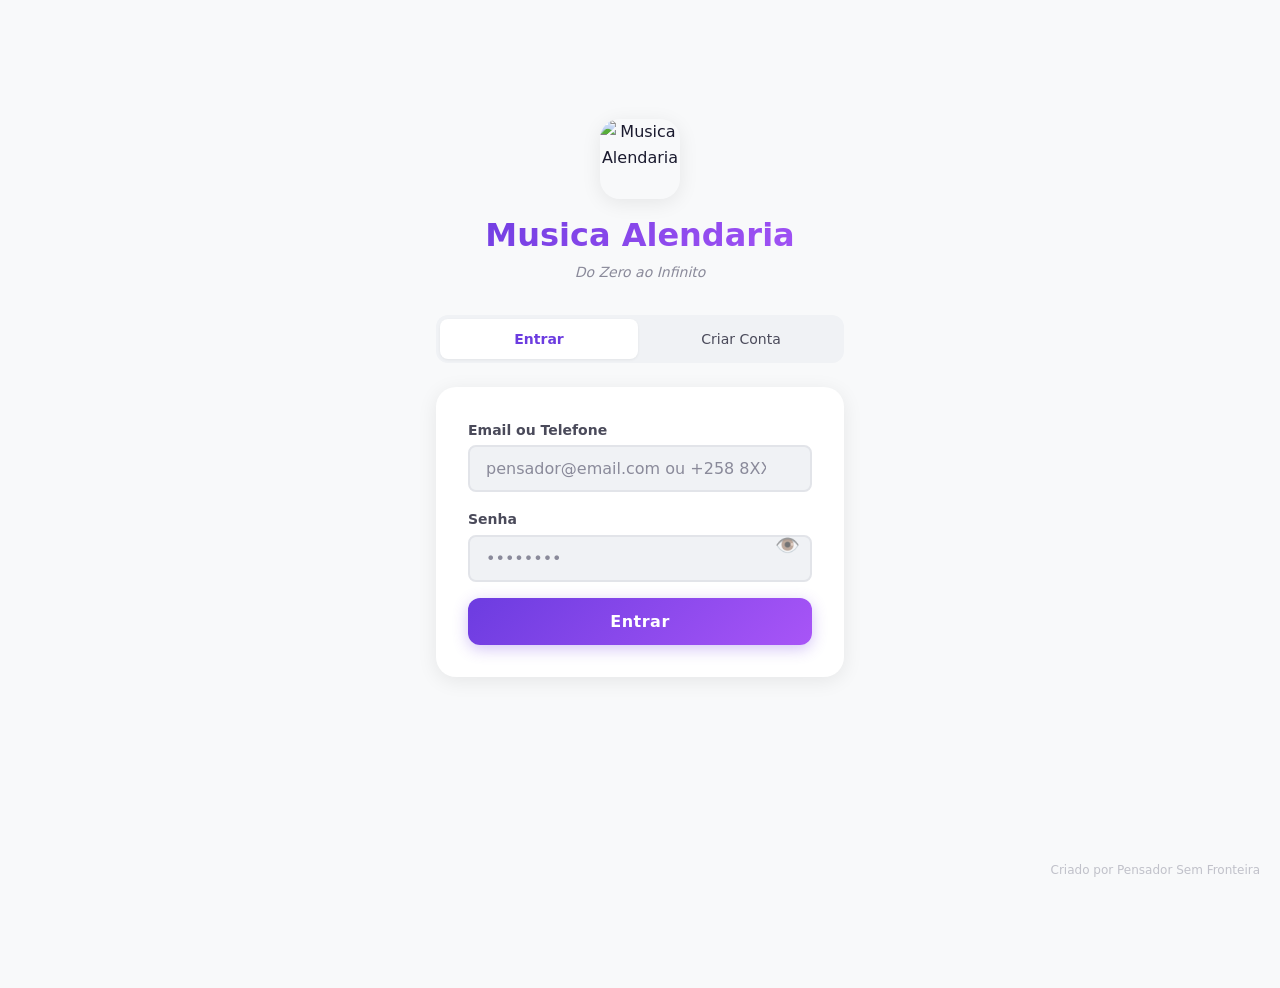
==== index.html @ a5f918e9 "Musica Alendaria - Versão inicia" ====
<!DOCTYPE html>
<html lang="pt">
<head>
    <meta charset="UTF-8">
    <meta name="viewport" content="width=device-width, initial-scale=1.0">
    <title>Musica Alendaria - Do Zero ao Infinito</title>
    
    <!-- CSS -->
    <link rel="stylesheet" href="css/style.css">
    <link rel="stylesheet" href="css/lit.css">
    <link rel="stylesheet" href="css/dark.css">
    <link rel="stylesheet" href="css/mobile.css">
    <link rel="stylesheet" href="css/desktop.css">
    <link rel="stylesheet" href="css/animacoes.css">
    <link rel="stylesheet" href="css/player.css">
    <link rel="stylesheet" href="css/modal.css">
    <link rel="stylesheet" href="css/componentes.css">
    
    <!-- Favicon -->
    <link rel="icon" href="assets/imagens/logo-lit.png" type="image/png">
    
    <!-- Meta tags -->
    <meta name="description" content="Musica Alendaria - A sua plataforma de música com artistas reais. Do Zero ao Infinito.">
    <meta name="theme-color" content="#6c3ce0">
   <meta name="mobile-web-app-capable" content="yes">
   <meta name="apple-mobile-web-app-status-bar-style" content="default">
</head>
<body class="tema-lit">

    <!-- MARCA D'ÁGUA -->
    <div class="marca-dagua">Criado por Pensador Sem Fronteira</div>

    <!-- HEADER DESKTOP -->
    <header class="header header-desktop desktop-only">
        <div class="header-logo">
            <a href="index.html" style="display: flex; align-items: center; gap: 0.5rem; text-decoration: none;">
                <img src="assets/imagens/logo-lit.png" alt="Logo" style="width: 36px; height: 36px; border-radius: 8px;">
                <span style="font-weight: 700; font-size: 1.1rem; background: var(--gradiente-primario); -webkit-background-clip: text; -webkit-text-fill-color: transparent;">Musica Alendaria</span>
            </a>
        </div>
        <nav class="nav-desktop">
            <a href="index.html" class="nav-link ativo">🏠 Home</a>
            <a href="artista.html" class="nav-link">🎤 Artistas</a>
            <a href="eventos.html" class="nav-link">📅 Eventos</a>
            <a href="favoritos.html" class="nav-link">❤️ Favoritos</a>
            <a href="postar.html" class="nav-link">📤 Postar</a>
        </nav>
        <div class="header-acoes">
            <div class="search-bar" style="width: 240px;">
                <span class="search-icon">🔍</span>
                <input type="text" id="busca-livre" placeholder="Buscar músicas, artistas...">
                <span class="search-clear">✕</span>
            </div>
            <button class="btn-icone tooltip" data-tooltip="Notificações" onclick="window.modal?.abrir(window.app?.getNotificacoesHTML?.() || '<p>Nenhuma notificação</p>', {classeExtra: 'modal-suporte'})">
                🔔
                <span class="notificacoes-badge hidden" style="position: absolute; top: -2px; right: -2px; background: var(--cor-secundaria); color: white; border-radius: 50%; width: 18px; height: 18px; font-size: 10px; display: flex; align-items: center; justify-content: center;">0</span>
            </button>
            <a href="perfil.html" class="avatar-link" title="Meu Perfil">
                <img src="assets/imagens/avatar-padrao.svg" alt="Perfil" class="avatar usuario-avatar" onerror="this.src='data:image/svg+xml,<svg xmlns=%22http://www.w3.org/2000/svg%22 viewBox=%220 0 40 40%22><circle cx=%2220%22 cy=%2220%22 r=%2220%22 fill=%22%236c3ce0%22/><text x=%2220%22 y=%2226%22 text-anchor=%22middle%22 fill=%22white%22 font-size=%2216%22>👤</text></svg>'"
            </a>
            <button class="btn-icone btn-alternar-tema tooltip" data-tooltip="Alternar tema" onclick="window.tema?.alternar()">
                🌓
            </button>
        </div>
    </header>

    <!-- CONTEÚDO PRINCIPAL -->
    <main class="container" style="padding-top: 1rem; padding-bottom: calc(var(--player-altura) + 80px);">
        
        <!-- BOAS-VINDAS -->
        <section class="boas-vindas animar-entrada-cima" style="margin-bottom: 1.5rem;">
            <h2 style="font-size: 1.5rem; margin-bottom: 0.25rem;">
                👋 Bem-vindo, <span class="usuario-nome">Visitante</span>!
            </h2>
            <p style="color: var(--texto-terciario); font-size: 0.9rem;">
                Continue de onde parou ou descubra novas músicas.
            </p>
        </section>

        <!-- FILTROS RÁPIDOS -->
        <section class="barra-filtros animar-entrada-cima" style="animation-delay: 0.1s;">
            <span class="filtro-item ativo" data-filtro-tipo="" data-filtro-valor="">🔥 Todos</span>
            <span class="filtro-item" data-filtro-tipo="estilo" data-filtro-valor="Kizomba">🎸 Kizomba</span>
            <span class="filtro-item" data-filtro-tipo="estilo" data-filtro-valor="Semba">🥁 Semba</span>
            <span class="filtro-item" data-filtro-tipo="estilo" data-filtro-valor="Afrobeat">🌍 Afrobeat</span>
            <span class="filtro-item" data-filtro-tipo="estilo" data-filtro-valor="R&B">🎹 R&B</span>
            <span class="filtro-item" data-filtro-tipo="estilo" data-filtro-valor="Música Romântica">💕 Romântica</span>
        </section>

        <!-- INDICADOR DE FILTROS ATIVOS -->
        <div id="filtros-ativos-tags" class="hidden" style="padding: 0 1rem; margin-bottom: 0.5rem;"></div>

        <!-- CONTADOR DE RESULTADOS -->
        <div style="display: flex; justify-content: space-between; align-items: center; padding: 0 1rem; margin-bottom: 0.5rem;">
            <span id="resultados-contador" style="font-size: 0.85rem; color: var(--texto-terciario);"></span>
            <button id="limpar-filtros" class="btn-pequeno btn-secundario hidden" style="font-size: 0.75rem;">Limpar Filtros</button>
        </div>

        <!-- GRID DE MÚSICAS -->
        <section class="grid-musicas" style="padding: 0 1rem;">
            <!-- Será preenchido pelo JS -->
            <div class="loading-container" style="grid-column: 1 / -1;">
                <div class="spinner"></div>
            </div>
        </section>

        <!-- EVENTOS PRÓXIMOS -->
        <section style="margin-top: 2rem; padding: 0 1rem;">
            <div style="display: flex; justify-content: space-between; align-items: center; margin-bottom: 1rem;">
                <h3 style="font-size: 1.2rem;">📅 Próximos Eventos</h3>
                <a href="eventos.html" style="font-size: 0.85rem; color: var(--cor-primaria);">Ver todos →</a>
            </div>
            <div class="grid-eventos">
                <!-- Será preenchido pelo JS -->
            </div>
        </section>

        <!-- ARTISTAS EM DESTAQUE -->
        <section style="margin-top: 2rem; padding: 0 1rem;">
            <div style="display: flex; justify-content: space-between; align-items: center; margin-bottom: 1rem;">
                <h3 style="font-size: 1.2rem;">🎤 Artistas</h3>
                <a href="artista.html" style="font-size: 0.85rem; color: var(--cor-primaria);">Ver todos →</a>
            </div>
            <div class="grid-artistas">
                <!-- Será preenchido pelo JS -->
            </div>
        </section>

    </main>

    <!-- NAVEGAÇÃO MOBILE -->
    <nav class="nav-mobile mobile-only">
        <button class="nav-item ativo" data-nav="index">
            <span class="icon-nav">🏠</span>
            <span>Home</span>
        </button>
        <button class="nav-item" data-nav="favoritos">
            <span class="icon-nav">❤️</span>
            <span>Favoritos</span>
        </button>
        <button class="nav-item" data-nav="postar">
            <span class="icon-nav">➕</span>
            <span>Postar</span>
        </button>
        <button class="nav-item" data-nav="eventos">
            <span class="icon-nav">📅</span>
            <span>Eventos</span>
        </button>
        <button class="nav-item" data-nav="perfil">
            <span class="icon-nav">👤</span>
            <span>Perfil</span>
        </button>
    </nav>

    <!-- PLAYER FIXO -->
    <div class="player-fixo">
        <div class="player-progresso-container">
            <div class="player-progresso-preenchido" style="width: 0%;"></div>
        </div>
        <img src="assets/imagens/placeholder.svg" alt="Capa" class="player-capa" onerror="this.style.display='none'">
        <div class="player-info">
            <div class="player-titulo">Nenhuma música</div>
            <div class="player-artista">Selecione uma música</div>
        </div>
        <div class="player-controles">
            <div class="player-equalizador">
                <div class="eq-barra" style="height: 4px;"></div>
                <div class="eq-barra" style="height: 4px;"></div>
                <div class="eq-barra" style="height: 4px;"></div>
                <div class="eq-barra" style="height: 4px;"></div>
            </div>
            <button class="btn-player btn-favorito" title="Favoritar">🤍</button>
        </div>
        <button class="btn-player btn-play" title="Play/Pause">▶</button>
    </div>

    <!-- TOAST CONTAINER -->
    <div class="toast-container"></div>

    <!-- SCRIPTS -->
    <script src="js/dados.js"></script>
    <script src="js/tema.js"></script>
    <script src="js/auth.js"></script>
    <script src="js/player.js"></script>
    <script src="js/modal.js"></script>
    <script src="js/favoritos.js"></script>
    <script src="js/filtros.js"></script>
    <script src="js/eventos.js"></script>
    <script src="js/postagem.js"></script>
    <script src="js/offline.js"></script>
    <script src="js/suporte.js"></script>
    <script src="js/app.js"></script>

    <!-- INICIALIZAÇÃO DA PÁGINA -->
    <script>
        document.addEventListener('DOMContentLoaded', () => {
            // Verificar autenticação
            if (!window.auth?.isAutenticado()) {
                window.location.href = 'login.html';
                return;
            }

            // Atualizar nome do usuário
            const usuario = window.auth.getUsuarioAtual();
            if (usuario) {
                document.querySelectorAll('.usuario-nome').forEach(el => {
                    el.textContent = usuario.nome.split(' ')[0];
                });
                if (usuario.fotoPerfil) {
                    document.querySelectorAll('.usuario-avatar').forEach(el => {
                        el.src = usuario.fotoPerfil;
                    });
                }
            }

            // Renderizar artistas
            renderizarArtistasHome();

            // Aplicar filtros iniciais
            setTimeout(() => {
                window.filtros?.aplicar();
            }, 300);
        });

        function renderizarArtistasHome() {
            const grid = document.querySelector('.grid-artistas');
            if (!grid) return;

            const artistas = DB.artistas;
            grid.innerHTML = artistas.map((artista, i) => `
                <div class="card-artista stagger-item" 
                     style="animation-delay: ${i * 0.1}s; cursor: pointer;"
                     onclick="window.location.href='artista.html?id=${artista.id}'">
                    <img src="${artista.fotoPerfil}" alt="${artista.nome}" class="foto-artista" 
                         onerror="this.src='data:image/svg+xml,<svg xmlns=%22http://www.w3.org/2000/svg%22 viewBox=%220 0 90 90%22><circle cx=%2245%22 cy=%2245%22 r=%2245%22 fill=%22%236c3ce0%22/><text x=%2245%22 y=%2255%22 text-anchor=%22middle%22 fill=%22white%22 font-size=%2230%22>🎤</text></svg>'">
                    <h4 class="nome-artista">${artista.nome}</h4>
                    <p class="genero-artista">${artista.genero.slice(0, 2).join(' • ')}</p>
                    <p class="seguidores">${formatarNumero(artista.totalSeguidores)} seguidores</p>
                </div>
            `).join('');
        }

        function formatarNumero(num) {
            if (num >= 1000000) return (num / 1000000).toFixed(1) + 'M';
            if (num >= 1000) return (num / 1000).toFixed(0) + 'K';
            return num.toString();
        }
    </script>

</body>
</html>
---- css/style.css ----
/* =============================================
   MUSICA ALENDARIA - Do Zero ao Infinito
   Criado por Pensador Sem Fronteira
   ARQUIVO: style.css - Variáveis e Estilos Globais
   ============================================= */

/* ========== VARIÁVEIS CSS ========== */
:root {
    /* --- Tema Lit (Claro) - Padrão Inicial --- */
    --fundo-principal: #f8f9fa;
    --fundo-card: #ffffff;
    --fundo-input: #f0f0f0;
    --texto-principal: #1a1a2e;
    --texto-secundario: #555555;
    --texto-terciario: #888888;
    --borda: #e0e0e0;
    --sombra: 0 4px 20px rgba(0, 0, 0, 0.08);
    --sombra-hover: 0 8px 30px rgba(0, 0, 0, 0.15);

    /* --- Cores Vibrantes --- */
    --cor-primaria: #6c3ce0;
    --cor-primaria-hover: #5a2fd0;
    --cor-secundaria: #e0245e;
    --cor-secundaria-hover: #c01d4e;
    --cor-acento: #00c9a7;
    --cor-acento-hover: #00a88c;
    --cor-destaque: #f7b731;
    --cor-destaque-hover: #e5a620;

    /* --- Gradientes --- */
    --gradiente-primario: linear-gradient(135deg, #6c3ce0, #a855f7);
    --gradiente-secundario: linear-gradient(135deg, #e0245e, #f7436e);
    --gradiente-acento: linear-gradient(135deg, #00c9a7, #00d9b9);
    --gradiente-destaque: linear-gradient(135deg, #f7b731, #ffc94b);
    --gradiente-dark: linear-gradient(135deg, #1a1a2e, #16213e);

    /* --- Tipografia --- */
    --fonte-principal: 'Segoe UI', 'Inter', system-ui, -apple-system, sans-serif;
    --fonte-titulos: 'Segoe UI', 'Inter', system-ui, -apple-system, sans-serif;
    --tamanho-xs: 0.75rem;
    --tamanho-sm: 0.875rem;
    --tamanho-base: 1rem;
    --tamanho-md: 1.125rem;
    --tamanho-lg: 1.25rem;
    --tamanho-xl: 1.5rem;
    --tamanho-2xl: 2rem;
    --tamanho-3xl: 2.5rem;

    /* --- Espaçamentos --- */
    --espaco-xs: 0.25rem;
    --espaco-sm: 0.5rem;
    --espaco-md: 1rem;
    --espaco-lg: 1.5rem;
    --espaco-xl: 2rem;
    --espaco-2xl: 3rem;

    /* --- Bordas --- */
    --borda-raio-sm: 8px;
    --borda-raio-md: 12px;
    --borda-raio-lg: 20px;
    --borda-raio-full: 50%;

    /* --- Transições --- */
    --transicao-rapida: 0.15s ease;
    --transicao-media: 0.3s ease;
    --transicao-lenta: 0.5s ease;

    /* --- Player --- */
    --player-altura: 72px;

    /* --- Z-index --- */
    --z-marca-dagua: 10;
    --z-header: 100;
    --z-modal: 1000;
    --z-player: 2000;
    --z-notificacao: 3000;

    /* --- Tema Dark (será aplicado via classe) --- */
}

/* ========== RESET E ESTILOS GLOBAIS ========== */
*,
*::before,
*::after {
    margin: 0;
    padding: 0;
    box-sizing: border-box;
}

html {
    font-size: 16px;
    scroll-behavior: smooth;
    -webkit-text-size-adjust: 100%;
}

body {
    font-family: var(--fonte-principal);
    background-color: var(--fundo-principal);
    color: var(--texto-principal);
    line-height: 1.6;
    min-height: 100vh;
    overflow-x: hidden;
    transition: background-color var(--transicao-media), color var(--transicao-media);
}

/* ========== TIPOGRAFIA ========== */
h1, h2, h3, h4, h5, h6 {
    font-family: var(--fonte-titulos);
    font-weight: 700;
    line-height: 1.3;
}

h1 { font-size: var(--tamanho-3xl); }
h2 { font-size: var(--tamanho-2xl); }
h3 { font-size: var(--tamanho-xl); }
h4 { font-size: var(--tamanho-lg); }

a {
    color: var(--cor-primaria);
    text-decoration: none;
    transition: color var(--transicao-rapida);
}

a:hover {
    color: var(--cor-primaria-hover);
}

img {
    max-width: 100%;
    height: auto;
    display: block;
}

/* ========== UTILITÁRIAS ========== */
.hidden {
    display: none !important;
}

.sr-only {
    position: absolute;
    width: 1px;
    height: 1px;
    padding: 0;
    margin: -1px;
    overflow: hidden;
    clip: rect(0, 0, 0, 0);
    white-space: nowrap;
    border: 0;
}

/* ========== MARCA D'ÁGUA ROTATIVA ========== */
.marca-dagua {
    position: fixed;
    bottom: 20px;
    right: 20px;
    z-index: var(--z-marca-dagua);
    font-size: var(--tamanho-xs);
    color: var(--texto-terciario);
    opacity: 0.5;
    writing-mode: horizontal-tb;
    animation: rodar-marca 20s linear infinite;
    pointer-events: none;
    user-select: none;
}

@keyframes rodar-marca {
    0% { transform: rotate(0deg); }
    100% { transform: rotate(360deg); }
}

/* ========== SCROLLBAR ========== */
::-webkit-scrollbar {
    width: 6px;
}

::-webkit-scrollbar-track {
    background: transparent;
}

::-webkit-scrollbar-thumb {
    background: var(--cor-primaria);
    border-radius: 3px;
}

::-webkit-scrollbar-thumb:hover {
    background: var(--cor-primaria-hover);
}

/* ========== SELEÇÃO DE TEXTO ========== */
::selection {
    background: var(--cor-primaria);
    color: #ffffff;
}

/* ========== FOCO DE ACESSIBILIDADE ========== */
:focus-visible {
    outline: 2px solid var(--cor-acento);
    outline-offset: 2px;
}

/* ========== BOTÕES BASE ========== */
button {
    cursor: pointer;
    font-family: var(--fonte-principal);
    border: none;
    outline: none;
    transition: all var(--transicao-rapida);
}

button:active {
    transform: scale(0.96);
}

.btn-principal {
    display: block;
    width: 100%;
    padding: 14px 24px;
    background: var(--gradiente-primario);
    color: #ffffff;
    font-size: var(--tamanho-base);
    font-weight: 600;
    border-radius: var(--borda-raio-md);
    box-shadow: 0 4px 15px rgba(108, 60, 224, 0.3);
    letter-spacing: 0.5px;
}

.btn-principal:hover {
    box-shadow: 0 6px 25px rgba(108, 60, 224, 0.5);
    transform: translateY(-1px);
}

/* ========== INPUTS BASE ========== */
input,
select,
textarea {
    font-family: var(--fonte-principal);
    font-size: var(--tamanho-base);
    padding: 12px 16px;
    border: 2px solid var(--borda);
    border-radius: var(--borda-raio-sm);
    background-color: var(--fundo-input);
    color: var(--texto-principal);
    transition: all var(--transicao-rapida);
    width: 100%;
}

input:focus,
select:focus,
textarea:focus {
    border-color: var(--cor-primaria);
    box-shadow: 0 0 0 4px rgba(108, 60, 224, 0.1);
    outline: none;
}

input::placeholder,
textarea::placeholder {
    color: var(--texto-terciario);
}

label {
    display: block;
    font-size: var(--tamanho-sm);
    font-weight: 600;
    margin-bottom: var(--espaco-xs);
    color: var(--texto-secundario);
}

/* ========== CONTAINER PADRÃO ========== */
.container {
    width: 100%;
    max-width: 480px;
    margin: 0 auto;
    padding: 0 var(--espaco-md);
}

@media (min-width: 768px) {
    .container {
        max-width: 720px;
    }
}

@media (min-width: 1024px) {
    .container {
        max-width: 960px;
    }
}

@media (min-width: 1280px) {
    .container {
        max-width: 1200px;
    }
}

/* ========== HEADER PADRÃO ========== */
.header {
    position: sticky;
    top: 0;
    z-index: var(--z-header);
    background-color: var(--fundo-card);
    border-bottom: 1px solid var(--borda);
    padding: var(--espaco-sm) var(--espaco-md);
    backdrop-filter: blur(10px);
}

/* ========== PLAYER FIXO BASE ========== */
.player-fixo {
    position: fixed;
    bottom: 0;
    left: 0;
    right: 0;
    height: var(--player-altura);
    background-color: var(--fundo-card);
    border-top: 1px solid var(--borda);
    z-index: var(--z-player);
    display: flex;
    align-items: center;
    padding: 0 var(--espaco-md);
}
---- css/lit.css ----
/* =============================================
   MUSICA ALENDARIA - Do Zero ao Infinito
   Criado por Pensador Sem Fronteira
   ARQUIVO: lit.css - Tema Lit (Claro) Inicial
   ============================================= */

/* ========== TEMA LIT - VARIÁVEIS ========== */
.tema-lit {
    --fundo-principal: #f8f9fa;
    --fundo-secundario: #f0f2f5;
    --fundo-card: #ffffff;
    --fundo-card-hover: #fafafa;
    --fundo-input: #f0f2f5;
    --fundo-input-foco: #ffffff;
    --texto-principal: #1a1a2e;
    --texto-secundario: #4a4a5a;
    --texto-terciario: #8a8a9a;
    --texto-inverso: #ffffff;
    --borda: #e2e4e9;
    --borda-foco: #6c3ce0;
    --sombra-sm: 0 1px 3px rgba(0, 0, 0, 0.06);
    --sombra: 0 4px 20px rgba(0, 0, 0, 0.08);
    --sombra-lg: 0 8px 30px rgba(0, 0, 0, 0.12);
    --sombra-xl: 0 20px 60px rgba(0, 0, 0, 0.15);
    --overlay: rgba(0, 0, 0, 0.5);
    --brilho: none;
    --neon: none;
}

/* ========== CORPO ========== */
.tema-lit body {
    background-color: var(--fundo-principal);
    color: var(--texto-principal);
}

/* ========== HEADER ========== */
.tema-lit .header {
    background: rgba(255, 255, 255, 0.9);
    backdrop-filter: blur(20px);
    -webkit-backdrop-filter: blur(20px);
    border-bottom: 1px solid var(--borda);
}

/* ========== CARDS ========== */
.tema-lit .card {
    background: var(--fundo-card);
    border: 1px solid var(--borda);
    border-radius: var(--borda-raio-md);
    box-shadow: var(--sombra-sm);
    transition: all var(--transicao-media);
}

.tema-lit .card:hover {
    box-shadow: var(--sombra);
    border-color: var(--cor-primaria);
    transform: translateY(-2px);
}

/* ========== CARD DE MÚSICA ========== */
.tema-lit .card-musica {
    display: flex;
    align-items: center;
    gap: var(--espaco-md);
    padding: var(--espaco-md);
    background: var(--fundo-card);
    border: 1px solid var(--borda);
    border-radius: var(--borda-raio-md);
    cursor: pointer;
    transition: all var(--transicao-media);
}

.tema-lit .card-musica:hover {
    background: var(--fundo-card-hover);
    border-color: var(--cor-primaria);
    box-shadow: var(--sombra);
}

.tema-lit .card-musica .capa {
    width: 56px;
    height: 56px;
    border-radius: var(--borda-raio-sm);
    object-fit: cover;
    flex-shrink: 0;
}

.tema-lit .card-musica .info {
    flex: 1;
    min-width: 0;
}

.tema-lit .card-musica .titulo {
    font-weight: 700;
    font-size: var(--tamanho-base);
    color: var(--texto-principal);
    white-space: nowrap;
    overflow: hidden;
    text-overflow: ellipsis;
}

.tema-lit .card-musica .artista {
    font-size: var(--tamanho-sm);
    color: var(--texto-secundario);
}

.tema-lit .card-musica .duracao {
    font-size: var(--tamanho-xs);
    color: var(--texto-terciario);
    flex-shrink: 0;
}

/* ========== CARD DE ARTISTA ========== */
.tema-lit .card-artista {
    text-align: center;
    padding: var(--espaco-lg);
    background: var(--fundo-card);
    border: 1px solid var(--borda);
    border-radius: var(--borda-raio-lg);
    transition: all var(--transicao-media);
}

.tema-lit .card-artista:hover {
    box-shadow: var(--sombra-lg);
    transform: translateY(-4px);
}

.tema-lit .card-artista .foto-artista {
    width: 100px;
    height: 100px;
    border-radius: var(--borda-raio-full);
    object-fit: cover;
    margin: 0 auto var(--espaco-md);
    border: 3px solid var(--cor-primaria);
}

.tema-lit .card-artista .nome-artista {
    font-weight: 700;
    font-size: var(--tamanho-lg);
    color: var(--texto-principal);
}

.tema-lit .card-artista .genero {
    font-size: var(--tamanho-sm);
    color: var(--cor-primaria);
    font-weight: 500;
}

/* ========== CARD DE EVENTO ========== */
.tema-lit .card-evento {
    padding: var(--espaco-md);
    background: var(--fundo-card);
    border: 1px solid var(--borda);
    border-radius: var(--borda-raio-md);
    border-left: 4px solid var(--cor-secundaria);
    transition: all var(--transicao-media);
}

.tema-lit .card-evento:hover {
    box-shadow: var(--sombra);
}

.tema-lit .card-evento .data-evento {
    font-size: var(--tamanho-sm);
    color: var(--cor-secundaria);
    font-weight: 700;
}

.tema-lit .card-evento .tipo-evento {
    display: inline-block;
    padding: 2px 10px;
    background: rgba(224, 36, 94, 0.1);
    color: var(--cor-secundaria);
    border-radius: 20px;
    font-size: var(--tamanho-xs);
    font-weight: 600;
}

/* ========== FORMULÁRIOS ========== */
.tema-lit .form-auth {
    background: var(--fundo-card);
    padding: var(--espaco-xl);
    border-radius: var(--borda-raio-lg);
    box-shadow: var(--sombra);
}

.tema-lit .campo {
    margin-bottom: var(--espaco-md);
}

.tema-lit input,
.tema-lit select,
.tema-lit textarea {
    background: var(--fundo-input);
    border: 2px solid var(--borda);
    color: var(--texto-principal);
}

.tema-lit input:focus,
.tema-lit select:focus,
.tema-lit textarea:focus {
    background: var(--fundo-input-foco);
    border-color: var(--borda-foco);
    box-shadow: 0 0 0 4px rgba(108, 60, 224, 0.1);
}

.tema-lit label {
    color: var(--texto-secundario);
    font-weight: 600;
}

/* ========== TABS (LOGIN/REGISTO) ========== */
.tema-lit .tabs-auth {
    display: flex;
    background: var(--fundo-secundario);
    border-radius: var(--borda-raio-md);
    padding: 4px;
    gap: 4px;
    margin-bottom: var(--espaco-lg);
}

.tema-lit .tab-ativo {
    flex: 1;
    padding: 12px;
    background: var(--fundo-card);
    color: var(--cor-primaria);
    border-radius: var(--borda-raio-sm);
    font-weight: 700;
    font-size: var(--tamanho-sm);
    box-shadow: var(--sombra-sm);
}

.tema-lit .tab-inativo {
    flex: 1;
    padding: 12px;
    background: transparent;
    color: var(--texto-secundario);
    border-radius: var(--borda-raio-sm);
    font-weight: 500;
    font-size: var(--tamanho-sm);
}

.tema-lit .tab-inativo:hover {
    background: rgba(108, 60, 224, 0.05);
    color: var(--cor-primaria);
}

/* ========== BOTÕES DE MÉTODO (EMAIL/TELEFONE) ========== */
.tema-lit .metodo-registo {
    display: flex;
    gap: var(--espaco-sm);
    margin-bottom: var(--espaco-lg);
}

.tema-lit .btn-metodo {
    flex: 1;
    padding: 10px;
    background: var(--fundo-secundario);
    color: var(--texto-secundario);
    border-radius: var(--borda-raio-sm);
    font-weight: 500;
    font-size: var(--tamanho-sm);
    border: 2px solid transparent;
}

.tema-lit .btn-metodo.ativo {
    background: rgba(108, 60, 224, 0.1);
    color: var(--cor-primaria);
    border-color: var(--cor-primaria);
    font-weight: 700;
}

/* ========== BOTÃO OPCIONAIS ========== */
.tema-lit .btn-opcionais {
    width: 100%;
    padding: 12px;
    background: var(--fundo-secundario);
    color: var(--texto-secundario);
    border-radius: var(--borda-raio-sm);
    font-size: var(--tamanho-sm);
    font-weight: 500;
    margin-bottom: var(--espaco-lg);
    text-align: left;
    border: 1px dashed var(--borda);
}

.tema-lit .btn-opcionais:hover {
    background: rgba(108, 60, 224, 0.05);
    color: var(--cor-primaria);
    border-color: var(--cor-primaria);
}

/* ========== SUPORTE ========== */
.tema-lit .suporte-login {
    margin-top: var(--espaco-xl);
    padding: var(--espaco-lg);
    background: var(--fundo-card);
    border-radius: var(--borda-raio-lg);
    box-shadow: var(--sombra);
    text-align: center;
}

.tema-lit .suporte-login p {
    font-weight: 600;
    color: var(--texto-secundario);
    margin-bottom: var(--espaco-md);
}

.tema-lit .botoes-suporte {
    display: flex;
    flex-wrap: wrap;
    gap: var(--espaco-sm);
    justify-content: center;
}

.tema-lit .btn-suporte {
    display: flex;
    align-items: center;
    gap: var(--espaco-xs);
    padding: 10px 16px;
    background: var(--fundo-secundario);
    color: var(--texto-principal);
    border-radius: 25px;
    font-size: var(--tamanho-sm);
    font-weight: 500;
    border: 1px solid var(--borda);
    transition: all var(--transicao-rapida);
}

.tema-lit .btn-suporte:hover {
    background: var(--cor-primaria);
    color: #ffffff;
    border-color: var(--cor-primaria);
    transform: translateY(-1px);
}

.tema-lit .btn-suporte img {
    width: 18px;
    height: 18px;
}

/* ========== MODAL ========== */
.tema-lit .modal-overlay {
    position: fixed;
    inset: 0;
    background: var(--overlay);
    z-index: var(--z-modal);
    display: flex;
    align-items: center;
    justify-content: center;
}

.tema-lit .modal-conteudo {
    background: var(--fundo-card);
    border-radius: var(--borda-raio-lg);
    padding: var(--espaco-xl);
    max-width: 90vw;
    max-height: 90vh;
    overflow-y: auto;
    box-shadow: var(--sombra-xl);
}

/* ========== PLAYER FIXO ========== */
.tema-lit .player-fixo {
    background: rgba(255, 255, 255, 0.95);
    backdrop-filter: blur(20px);
    -webkit-backdrop-filter: blur(20px);
    border-top: 1px solid var(--borda);
    box-shadow: 0 -4px 20px rgba(0, 0, 0, 0.05);
}

/* ========== FILTROS ========== */
.tema-lit .barra-filtros {
    display: flex;
    gap: var(--espaco-sm);
    padding: var(--espaco-md);
    overflow-x: auto;
    -webkit-overflow-scrolling: touch;
}

.tema-lit .filtro-tag {
    padding: 8px 16px;
    background: var(--fundo-card);
    border: 1px solid var(--borda);
    border-radius: 25px;
    font-size: var(--tamanho-sm);
    color: var(--texto-secundario);
    white-space: nowrap;
    cursor: pointer;
    transition: all var(--transicao-rapida);
}

.tema-lit .filtro-tag:hover {
    border-color: var(--cor-primaria);
    color: var(--cor-primaria);
}

.tema-lit .filtro-tag.ativo {
    background: var(--cor-primaria);
    color: #ffffff;
    border-color: var(--cor-primaria);
}

/* ========== BADGE/ETIQUETA ========== */
.tema-lit .badge {
    display: inline-block;
    padding: 4px 10px;
    border-radius: 20px;
    font-size: var(--tamanho-xs);
    font-weight: 600;
}

.tema-lit .badge-publico {
    background: rgba(0, 201, 167, 0.1);
    color: var(--cor-acento);
}

.tema-lit .badge-privado {
    background: rgba(224, 36, 94, 0.1);
    color: var(--cor-secundaria);
}

.tema-lit .badge-pendente {
    background: rgba(247, 183, 49, 0.1);
    color: var(--cor-destaque);
}

/* ========== NOTIFICAÇÃO ========== */
.tema-lit .notificacao {
    position: fixed;
    top: 20px;
    right: 20px;
    z-index: var(--z-notificacao);
    padding: 16px 20px;
    background: var(--fundo-card);
    border-radius: var(--borda-raio-md);
    box-shadow: var(--sombra-lg);
    border-left: 4px solid var(--cor-acento);
    animation: slideIn var(--transicao-media) ease;
}

.tema-lit .notificacao.erro {
    border-left-color: var(--cor-secundaria);
}

/* ========== BOTÃO DESTRANCAR ========== */
.tema-lit .btn-destrancar {
    display: flex;
    align-items: center;
    gap: var(--espaco-sm);
    padding: 12px 20px;
    background: var(--gradiente-primario);
    color: #ffffff;
    border-radius: 25px;
    font-weight: 600;
    font-size: var(--tamanho-sm);
    box-shadow: 0 4px 15px rgba(108, 60, 224, 0.3);
}

.tema-lit .btn-destrancar:hover {
    box-shadow: 0 6px 25px rgba(108, 60, 224, 0.5);
    transform: translateY(-2px);
}

/* ========== LOADING ========== */
.tema-lit .loading {
    display: flex;
    align-items: center;
    justify-content: center;
    padding: var(--espaco-2xl);
}

.tema-lit .spinner {
    width: 40px;
    height: 40px;
    border: 3px solid var(--borda);
    border-top-color: var(--cor-primaria);
    border-radius: 50%;
    animation: spin 0.8s linear infinite;
}

@keyframes spin {
    to { transform: rotate(360deg); }
}

/* ========== VAZIO ========== */
.tema-lit .estado-vazio {
    text-align: center;
    padding: var(--espaco-2xl);
    color: var(--texto-terciario);
}

.tema-lit .estado-vazio .icone-vazio {
    font-size: 48px;
    margin-bottom: var(--espaco-md);
    opacity: 0.5;
}
---- css/dark.css ----
/* =============================================
   MUSICA ALENDARIA - Do Zero ao Infinito
   Criado por Pensador Sem Fronteira
   ARQUIVO: dark.css - Tema Dark (Alternativo)
   ============================================= */

/* ========== TEMA DARK - VARIÁVEIS ========== */
.tema-dark {
    --fundo-principal: #0a0a0f;
    --fundo-secundario: #12121a;
    --fundo-card: #1a1a25;
    --fundo-card-hover: #22222f;
    --fundo-input: #1e1e2a;
    --fundo-input-foco: #252535;
    --texto-principal: #e8e8f0;
    --texto-secundario: #b0b0c0;
    --texto-terciario: #6a6a7a;
    --texto-inverso: #1a1a2e;
    --borda: #2a2a3a;
    --borda-foco: #a855f7;
    --sombra-sm: 0 1px 3px rgba(0, 0, 0, 0.4);
    --sombra: 0 4px 20px rgba(0, 0, 0, 0.5);
    --sombra-lg: 0 8px 30px rgba(0, 0, 0, 0.6);
    --sombra-xl: 0 20px 60px rgba(0, 0, 0, 0.7);
    --overlay: rgba(0, 0, 0, 0.8);
    --brilho: 0 0 20px rgba(168, 85, 247, 0.3);
    --neon: 0 0 10px rgba(168, 85, 247, 0.5), 0 0 40px rgba(168, 85, 247, 0.2);
}

/* ========== CORPO ========== */
.tema-dark body {
    background-color: var(--fundo-principal);
    color: var(--texto-principal);
}

/* ========== HEADER ========== */
.tema-dark .header {
    background: rgba(18, 18, 26, 0.9);
    backdrop-filter: blur(20px);
    -webkit-backdrop-filter: blur(20px);
    border-bottom: 1px solid var(--borda);
}

/* ========== CARDS ========== */
.tema-dark .card {
    background: var(--fundo-card);
    border: 1px solid var(--borda);
    box-shadow: var(--sombra-sm);
}

.tema-dark .card:hover {
    box-shadow: var(--sombra), var(--brilho);
    border-color: var(--cor-primaria);
}

/* ========== CARD DE MÚSICA ========== */
.tema-dark .card-musica {
    background: var(--fundo-card);
    border: 1px solid var(--borda);
}

.tema-dark .card-musica:hover {
    background: var(--fundo-card-hover);
    border-color: var(--cor-primaria);
    box-shadow: var(--sombra), var(--brilho);
}

.tema-dark .card-musica .titulo {
    color: var(--texto-principal);
}

.tema-dark .card-musica .artista {
    color: var(--texto-secundario);
}

.tema-dark .card-musica .duracao {
    color: var(--texto-terciario);
}

/* ========== CARD DE ARTISTA ========== */
.tema-dark .card-artista {
    background: var(--fundo-card);
    border: 1px solid var(--borda);
}

.tema-dark .card-artista:hover {
    box-shadow: var(--sombra-lg), var(--brilho);
}

.tema-dark .card-artista .foto-artista {
    border-color: var(--cor-primaria);
    box-shadow: var(--neon);
}

.tema-dark .card-artista .nome-artista {
    color: var(--texto-principal);
}

.tema-dark .card-artista .genero {
    color: #a855f7;
}

/* ========== CARD DE EVENTO ========== */
.tema-dark .card-evento {
    background: var(--fundo-card);
    border: 1px solid var(--borda);
}

.tema-dark .card-evento:hover {
    box-shadow: var(--sombra), var(--brilho);
}

.tema-dark .card-evento .data-evento {
    color: #f7436e;
}

.tema-dark .card-evento .tipo-evento {
    background: rgba(247, 67, 110, 0.15);
    color: #f7436e;
}

/* ========== FORMULÁRIOS ========== */
.tema-dark .form-auth {
    background: var(--fundo-card);
    box-shadow: var(--sombra-lg);
    border: 1px solid var(--borda);
}

.tema-dark input,
.tema-dark select,
.tema-dark textarea {
    background: var(--fundo-input);
    border-color: var(--borda);
    color: var(--texto-principal);
}

.tema-dark input:focus,
.tema-dark select:focus,
.tema-dark textarea:focus {
    background: var(--fundo-input-foco);
    border-color: var(--borda-foco);
    box-shadow: 0 0 0 4px rgba(168, 85, 247, 0.15), var(--brilho);
}

.tema-dark input::placeholder,
.tema-dark textarea::placeholder {
    color: var(--texto-terciario);
}

.tema-dark label {
    color: var(--texto-secundario);
}

/* ========== TABS ========== */
.tema-dark .tabs-auth {
    background: var(--fundo-secundario);
}

.tema-dark .tab-ativo {
    background: var(--fundo-card);
    color: #a855f7;
    box-shadow: var(--sombra-sm);
}

.tema-dark .tab-inativo {
    color: var(--texto-terciario);
}

.tema-dark .tab-inativo:hover {
    background: rgba(168, 85, 247, 0.08);
    color: #a855f7;
}

/* ========== BOTÕES DE MÉTODO ========== */
.tema-dark .btn-metodo {
    background: var(--fundo-secundario);
    color: var(--texto-secundario);
}

.tema-dark .btn-metodo.ativo {
    background: rgba(168, 85, 247, 0.15);
    color: #a855f7;
    border-color: #a855f7;
    box-shadow: var(--brilho);
}

/* ========== BOTÃO OPCIONAIS ========== */
.tema-dark .btn-opcionais {
    background: var(--fundo-secundario);
    color: var(--texto-secundario);
    border-color: var(--borda);
}

.tema-dark .btn-opcionais:hover {
    background: rgba(168, 85, 247, 0.08);
    color: #a855f7;
    border-color: #a855f7;
}

/* ========== SUPORTE ========== */
.tema-dark .suporte-login {
    background: var(--fundo-card);
    border: 1px solid var(--borda);
    box-shadow: var(--sombra);
}

.tema-dark .suporte-login p {
    color: var(--texto-secundario);
}

.tema-dark .btn-suporte {
    background: var(--fundo-secundario);
    color: var(--texto-principal);
    border-color: var(--borda);
}

.tema-dark .btn-suporte:hover {
    background: var(--gradiente-primario);
    color: #ffffff;
    border-color: transparent;
    box-shadow: var(--neon);
}

/* ========== MODAL ========== */
.tema-dark .modal-conteudo {
    background: var(--fundo-card);
    border: 1px solid var(--borda);
    box-shadow: var(--sombra-xl);
}

/* ========== PLAYER FIXO ========== */
.tema-dark .player-fixo {
    background: rgba(18, 18, 26, 0.95);
    backdrop-filter: blur(20px);
    -webkit-backdrop-filter: blur(20px);
    border-top: 1px solid var(--borda);
    box-shadow: 0 -4px 30px rgba(0, 0, 0, 0.5);
}

.tema-dark .player-fixo .player-titulo {
    color: var(--texto-principal);
}

.tema-dark .player-fixo .player-artista {
    color: var(--texto-terciario);
}

.tema-dark .player-fixo .btn-player {
    color: var(--texto-principal);
}

.tema-dark .player-fixo .btn-play {
    box-shadow: var(--neon);
}

.tema-dark .player-fixo .player-progresso {
    background: var(--borda);
}

/* ========== FILTROS ========== */
.tema-dark .filtro-tag {
    background: var(--fundo-card);
    border-color: var(--borda);
    color: var(--texto-secundario);
}

.tema-dark .filtro-tag:hover {
    border-color: #a855f7;
    color: #a855f7;
    box-shadow: var(--brilho);
}

.tema-dark .filtro-tag.ativo {
    background: var(--gradiente-primario);
    color: #ffffff;
    border-color: transparent;
    box-shadow: var(--neon);
}

/* ========== BADGES ========== */
.tema-dark .badge-publico {
    background: rgba(0, 217, 185, 0.15);
    color: #00d9b9;
}

.tema-dark .badge-privado {
    background: rgba(247, 67, 110, 0.15);
    color: #f7436e;
}

.tema-dark .badge-pendente {
    background: rgba(255, 201, 75, 0.15);
    color: #ffc94b;
}

/* ========== NOTIFICAÇÃO ========== */
.tema-dark .notificacao {
    background: var(--fundo-card);
    border: 1px solid var(--borda);
    box-shadow: var(--sombra-lg);
}

/* ========== BOTÃO DESTRANCAR ========== */
.tema-dark .btn-destrancar {
    box-shadow: var(--neon);
}

.tema-dark .btn-destrancar:hover {
    box-shadow: 0 6px 30px rgba(168, 85, 247, 0.5), var(--neon);
}

/* ========== LOADING ========== */
.tema-dark .spinner {
    border-color: var(--borda);
    border-top-color: #a855f7;
}

/* ========== NAVEGAÇÃO INFERIOR ========== */
.tema-dark .nav-mobile {
    background: var(--fundo-card);
    border-top: 1px solid var(--borda);
}

.tema-dark .nav-item {
    color: var(--texto-terciario);
}

.tema-dark .nav-item.ativo {
    color: #a855f7;
}

/* ========== SCROLLBAR ========== */
.tema-dark ::-webkit-scrollbar-thumb {
    background: #3a3a4a;
}

.tema-dark ::-webkit-scrollbar-thumb:hover {
    background: #a855f7;
}

/* ========== SELEÇÃO ========== */
.tema-dark ::selection {
    background: #a855f7;
    color: #ffffff;
}

/* ========== PÁGINA DA MÚSICA ========== */
.tema-dark .pagina-musica .artista-musica {
    color: #a855f7;
}

.tema-dark .pagina-musica .meta-item {
    background: var(--fundo-secundario);
    color: var(--texto-secundario);
}

.tema-dark .pagina-musica .letra-musica {
    background: var(--fundo-secundario);
    color: var(--texto-principal);
}

.tema-dark .pagina-musica .letra-musica.bloqueada::after {
    background: linear-gradient(transparent, var(--fundo-secundario));
}

.tema-dark .pagina-musica .btn-acao {
    background: var(--fundo-secundario);
    color: var(--texto-principal);
}

.tema-dark .pagina-musica .btn-acao.primario {
    color: #ffffff;
    box-shadow: var(--neon);
}

/* ========== PERFIL ========== */
.tema-dark .perfil-header .localizacao {
    color: var(--texto-terciario);
}

.tema-dark .link-rede {
    background: var(--fundo-secundario);
    color: var(--texto-principal);
}

.tema-dark .link-rede:hover {
    background: var(--gradiente-primario);
    color: #ffffff;
    box-shadow: var(--brilho);
}

/* ========== FAVORITOS ========== */
.tema-dark .favoritos-tab {
    background: var(--fundo-secundario);
    color: var(--texto-secundario);
}

.tema-dark .favoritos-tab.ativo {
    background: var(--gradiente-primario);
    color: #ffffff;
    box-shadow: var(--brilho);
}

/* ========== DEFINIÇÕES ========== */
.tema-dark .definicao-item {
    background: var(--fundo-card);
    border-color: var(--borda);
}

.tema-dark .switch .slider {
    background: var(--borda);
}

/* ========== FORM POSTAGEM ========== */
.tema-dark .form-postagem .preview-capa {
    background: var(--fundo-secundario);
    border: 1px solid var(--borda);
}

/* ========== PLATAFORMAS ========== */
.tema-dark .plataforma-item {
    background: var(--fundo-card);
    border-color: var(--borda);
}

.tema-dark .plataforma-item:hover {
    border-color: #a855f7;
    box-shadow: var(--sombra), var(--brilho);
}

/* ========== MENSAGEM SISTEMA ========== */
.tema-dark .mensagem-sistema.aprovado {
    background: rgba(0, 217, 185, 0.1);
    border-color: rgba(0, 217, 185, 0.25);
    color: #00d9b9;
}

.tema-dark .mensagem-sistema.rejeitado {
    background: rgba(247, 67, 110, 0.1);
    border-color: rgba(247, 67, 110, 0.25);
    color: #f7436e;
}

/* ========== TIMER 30s ========== */
.tema-dark .timer-30s {
    background: rgba(255, 201, 75, 0.12);
    color: #ffc94b;
}

.tema-dark .timer-30s.esgotado {
    background: rgba(247, 67, 110, 0.12);
    color: #f7436e;
}

/* ========== BARRA 30s ========== */
.tema-dark .barra-30s {
    background: var(--borda);
}

/* ========== ANIMAÇÕES NEON PARA ELEMENTOS IMPORTANTES ========== */
.tema-dark .nome-plataforma {
    background: linear-gradient(135deg, #a855f7, #c084fc, #e879f9);
    -webkit-background-clip: text;
    -webkit-text-fill-color: transparent;
    background-clip: text;
    text-shadow: var(--neon);
}

.tema-dark .logo {
    box-shadow: var(--neon);
}

.tema-dark .btn-principal {
    box-shadow: var(--neon);
}

.tema-dark .btn-principal:hover {
    box-shadow: 0 6px 30px rgba(168, 85, 247, 0.5), var(--neon);
}

/* ========== GLOW EM ELEMENTOS INTERATIVOS ========== */
.tema-dark a:hover {
    color: #a855f7;
    text-shadow: 0 0 8px rgba(168, 85, 247, 0.4);
}

.tema-dark .btn-flutuante {
    box-shadow: 0 4px 25px rgba(247, 67, 110, 0.5);
}

.tema-dark .btn-flutuante:hover {
    box-shadow: 0 6px 35px rgba(247, 67, 110, 0.7);
}

/* ========== MARCA D'ÁGUA ========== */
.tema-dark .marca-dagua {
    color: rgba(255, 255, 255, 0.15);
}
---- css/mobile.css ----
/* =============================================
   MUSICA ALENDARIA - Do Zero ao Infinito
   Criado por Pensador Sem Fronteira
   ARQUIVO: mobile.css - Estilos Mobile First
   ============================================= */

/* ========== LAYOUT BASE MOBILE ========== */
body {
    padding-bottom: calc(var(--player-altura) + var(--espaco-md));
    padding-top: 0;
}

/* ========== CONTAINER LOGIN/REGISTO ========== */
.container-login {
    width: 100%;
    min-height: 100vh;
    padding: var(--espaco-lg) var(--espaco-md);
    padding-bottom: calc(var(--espaco-2xl) + 80px);
    display: flex;
    flex-direction: column;
    justify-content: center;
    max-width: 440px;
    margin: 0 auto;
}

/* ========== LOGO AREA ========== */
.logo-area {
    text-align: center;
    margin-bottom: var(--espaco-xl);
}

.logo {
    width: 80px;
    height: 80px;
    margin: 0 auto var(--espaco-md);
    border-radius: var(--borda-raio-lg);
    box-shadow: var(--sombra);
}

.nome-plataforma {
    font-size: var(--tamanho-2xl);
    font-weight: 800;
    background: var(--gradiente-primario);
    -webkit-background-clip: text;
    -webkit-text-fill-color: transparent;
    background-clip: text;
    margin-bottom: var(--espaco-xs);
}

.slogan {
    font-size: var(--tamanho-sm);
    color: var(--texto-terciario);
    font-style: italic;
}

/* ========== MOSTRAR SENHA ========== */
.mostrar-senha {
    position: absolute;
    right: 12px;
    top: 50%;
    transform: translateY(-50%);
    cursor: pointer;
    font-size: var(--tamanho-lg);
    user-select: none;
    opacity: 0.6;
    transition: opacity var(--transicao-rapida);
}

.mostrar-senha:hover {
    opacity: 1;
}

.campo {
    position: relative;
}

.campo input[type="password"],
.campo input[type="text"] {
    padding-right: 44px;
}

/* ========== NAVEGAÇÃO INFERIOR (MOBILE) ========== */
.nav-mobile {
    display: flex;
    position: fixed;
    bottom: var(--player-altura);
    left: 0;
    right: 0;
    background: var(--fundo-card);
    border-top: 1px solid var(--borda);
    z-index: calc(var(--z-player) - 1);
    padding: var(--espaco-xs) 0;
    justify-content: space-around;
    align-items: center;
}

.nav-item {
    display: flex;
    flex-direction: column;
    align-items: center;
    gap: 2px;
    padding: var(--espaco-xs) var(--espaco-sm);
    color: var(--texto-terciario);
    font-size: var(--tamanho-xs);
    font-weight: 500;
    transition: all var(--transicao-rapida);
    background: transparent;
}

.nav-item .icon-nav {
    font-size: 22px;
    transition: transform var(--transicao-rapida);
}

.nav-item.ativo {
    color: var(--cor-primaria);
}

.nav-item.ativo .icon-nav {
    transform: scale(1.2);
}

.nav-item:active .icon-nav {
    transform: scale(0.9);
}

/* ========== GRID DE ARTISTAS (MOBILE) ========== */
.grid-artistas {
    display: grid;
    grid-template-columns: repeat(2, 1fr);
    gap: var(--espaco-md);
    padding: var(--espaco-md);
}

/* ========== LISTA DE MÚSICAS ========== */
.lista-musicas {
    display: flex;
    flex-direction: column;
    gap: var(--espaco-xs);
    padding: var(--espaco-md);
}

/* ========== GRID DE EVENTOS (MOBILE) ========== */
.grid-eventos {
    display: grid;
    grid-template-columns: 1fr;
    gap: var(--espaco-md);
    padding: var(--espaco-md);
}

/* ========== PÁGINA DO ARTISTA ========== */
.pagina-artista .capa-artista {
    position: relative;
    width: 100%;
    height: 240px;
    overflow: hidden;
}

.pagina-artista .capa-artista img {
    width: 100%;
    height: 100%;
    object-fit: cover;
}

.pagina-artista .capa-artista .overlay-artista {
    position: absolute;
    bottom: 0;
    left: 0;
    right: 0;
    padding: var(--espaco-xl) var(--espaco-md);
    background: linear-gradient(transparent, rgba(0, 0, 0, 0.8));
    color: #ffffff;
}

.pagina-artista .info-artista {
    padding: var(--espaco-lg) var(--espaco-md);
}

.pagina-artista .foto-perfil-artista {
    width: 100px;
    height: 100px;
    border-radius: var(--borda-raio-full);
    border: 4px solid var(--fundo-card);
    margin-top: -50px;
    position: relative;
    z-index: 2;
}

.pagina-artista .redes-artista {
    display: flex;
    gap: var(--espaco-sm);
    flex-wrap: wrap;
    padding: var(--espaco-md);
}

.pagina-artista .link-rede {
    display: flex;
    align-items: center;
    gap: var(--espaco-xs);
    padding: 8px 14px;
    background: var(--fundo-secundario);
    border-radius: 20px;
    font-size: var(--tamanho-sm);
    color: var(--texto-principal);
    font-weight: 500;
    transition: all var(--transicao-rapida);
}

.pagina-artista .link-rede:hover {
    background: var(--cor-primaria);
    color: #ffffff;
}

/* ========== PLAYER FIXO (MOBILE) ========== */
.player-fixo {
    display: grid;
    grid-template-columns: 48px 1fr auto auto;
    gap: var(--espaco-sm);
    align-items: center;
    height: var(--player-altura);
    padding: 0 var(--espaco-md);
}

.player-fixo .player-capa {
    width: 48px;
    height: 48px;
    border-radius: var(--borda-raio-sm);
    object-fit: cover;
}

.player-fixo .player-info {
    min-width: 0;
}

.player-fixo .player-titulo {
    font-size: var(--tamanho-sm);
    font-weight: 600;
    white-space: nowrap;
    overflow: hidden;
    text-overflow: ellipsis;
    color: var(--texto-principal);
}

.player-fixo .player-artista {
    font-size: var(--tamanho-xs);
    color: var(--texto-terciario);
}

.player-fixo .player-controles {
    display: flex;
    align-items: center;
    gap: var(--espaco-sm);
}

.player-fixo .btn-player {
    width: 36px;
    height: 36px;
    border-radius: var(--borda-raio-full);
    display: flex;
    align-items: center;
    justify-content: center;
    font-size: 18px;
    background: transparent;
    color: var(--texto-principal);
}

.player-fixo .btn-play {
    width: 44px;
    height: 44px;
    background: var(--gradiente-primario);
    color: #ffffff;
    font-size: 20px;
    box-shadow: 0 4px 15px rgba(108, 60, 224, 0.3);
}

.player-fixo .btn-player:active {
    transform: scale(0.9);
}

.player-fixo .player-progresso {
    position: absolute;
    top: 0;
    left: 0;
    right: 0;
    height: 3px;
    background: var(--borda);
}

.player-fixo .player-progresso-preenchido {
    height: 100%;
    background: var(--gradiente-primario);
    border-radius: 0 2px 2px 0;
    transition: width 0.3s linear;
}

/* ========== PÁGINA DA MÚSICA ========== */
.pagina-musica .capa-musica {
    width: 100%;
    aspect-ratio: 1;
    max-height: 360px;
    object-fit: cover;
    border-radius: 0;
}

.pagina-musica .detalhes-musica {
    padding: var(--espaco-lg) var(--espaco-md);
}

.pagina-musica .titulo-musica {
    font-size: var(--tamanho-xl);
    font-weight: 700;
    margin-bottom: var(--espaco-xs);
}

.pagina-musica .artista-musica {
    font-size: var(--tamanho-md);
    color: var(--cor-primaria);
    font-weight: 500;
    margin-bottom: var(--espaco-md);
}

.pagina-musica .meta-musica {
    display: flex;
    flex-wrap: wrap;
    gap: var(--espaco-sm);
    margin-bottom: var(--espaco-lg);
}

.pagina-musica .meta-item {
    padding: 6px 12px;
    background: var(--fundo-secundario);
    border-radius: 20px;
    font-size: var(--tamanho-xs);
    color: var(--texto-secundario);
    font-weight: 500;
}

.pagina-musica .acoes-musica {
    display: flex;
    flex-wrap: wrap;
    gap: var(--espaco-sm);
    margin-bottom: var(--espaco-lg);
}

.pagina-musica .btn-acao {
    display: flex;
    align-items: center;
    gap: 6px;
    padding: 10px 18px;
    border-radius: 25px;
    font-size: var(--tamanho-sm);
    font-weight: 600;
    background: var(--fundo-secundario);
    color: var(--texto-principal);
}

.pagina-musica .btn-acao.primario {
    background: var(--gradiente-primario);
    color: #ffffff;
    box-shadow: 0 4px 15px rgba(108, 60, 224, 0.3);
}

.pagina-musica .letra-musica {
    padding: var(--espaco-md);
    background: var(--fundo-secundario);
    border-radius: var(--borda-raio-md);
    white-space: pre-line;
    font-size: var(--tamanho-sm);
    line-height: 1.8;
    max-height: 200px;
    overflow-y: auto;
    position: relative;
}

.pagina-musica .letra-musica.bloqueada {
    max-height: 80px;
    overflow: hidden;
}

.pagina-musica .letra-musica.bloqueada::after {
    content: '';
    position: absolute;
    bottom: 0;
    left: 0;
    right: 0;
    height: 40px;
    background: linear-gradient(transparent, var(--fundo-secundario));
}

/* ========== FORMULÁRIO DE POSTAGEM ========== */
.form-postagem {
    padding: var(--espaco-lg) var(--espaco-md);
    display: flex;
    flex-direction: column;
    gap: var(--espaco-md);
}

.form-postagem .preview-capa {
    width: 100%;
    aspect-ratio: 16/9;
    object-fit: cover;
    border-radius: var(--borda-raio-md);
    background: var(--fundo-secundario);
}

.form-postagem .radio-group {
    display: flex;
    gap: var(--espaco-md);
}

.form-postagem .radio-opcao {
    display: flex;
    align-items: center;
    gap: var(--espaco-xs);
    font-size: var(--tamanho-sm);
    font-weight: 500;
    cursor: pointer;
}

/* ========== PERFIL DO USUÁRIO ========== */
.perfil-header {
    text-align: center;
    padding: var(--espaco-xl) var(--espaco-md);
}

.perfil-header .foto-perfil {
    width: 100px;
    height: 100px;
    border-radius: var(--borda-raio-full);
    object-fit: cover;
    margin: 0 auto var(--espaco-md);
    border: 3px solid var(--cor-primaria);
}

.perfil-header .nome-usuario {
    font-size: var(--tamanho-xl);
    font-weight: 700;
}

.perfil-header .localizacao {
    font-size: var(--tamanho-sm);
    color: var(--texto-terciario);
}

.perfil-redes {
    display: flex;
    flex-wrap: wrap;
    gap: var(--espaco-sm);
    justify-content: center;
    padding: 0 var(--espaco-md) var(--espaco-lg);
}

.perfil-secoes {
    display: flex;
    flex-direction: column;
    gap: var(--espaco-lg);
    padding: var(--espaco-md);
}

.secao-perfil h3 {
    font-size: var(--tamanho-md);
    margin-bottom: var(--espaco-md);
    color: var(--texto-principal);
}

/* ========== FAVORITOS ========== */
.favoritos-tabs {
    display: flex;
    gap: var(--espaco-xs);
    padding: var(--espaco-md);
    overflow-x: auto;
    -webkit-overflow-scrolling: touch;
}

.favoritos-tab {
    padding: 8px 16px;
    border-radius: 20px;
    font-size: var(--tamanho-sm);
    font-weight: 500;
    background: var(--fundo-secundario);
    color: var(--texto-secundario);
    white-space: nowrap;
}

.favoritos-tab.ativo {
    background: var(--cor-primaria);
    color: #ffffff;
}

/* ========== DEFINIÇÕES ========== */
.definicoes-lista {
    padding: var(--espaco-md);
    display: flex;
    flex-direction: column;
    gap: var(--espaco-xs);
}

.definicao-item {
    display: flex;
    align-items: center;
    justify-content: space-between;
    padding: var(--espaco-md);
    background: var(--fundo-card);
    border-radius: var(--borda-raio-sm);
    border: 1px solid var(--borda);
}

.definicao-item .label-definicao {
    font-weight: 500;
    font-size: var(--tamanho-sm);
}

/* ========== SWITCH TOGGLE ========== */
.switch {
    position: relative;
    width: 52px;
    height: 28px;
    flex-shrink: 0;
}

.switch input {
    opacity: 0;
    width: 0;
    height: 0;
}

.switch .slider {
    position: absolute;
    cursor: pointer;
    inset: 0;
    background: var(--borda);
    border-radius: 28px;
    transition: var(--transicao-media);
}

.switch .slider::before {
    content: '';
    position: absolute;
    height: 22px;
    width: 22px;
    left: 3px;
    bottom: 3px;
    background: #ffffff;
    border-radius: 50%;
    transition: var(--transicao-media);
    box-shadow: 0 1px 3px rgba(0, 0, 0, 0.2);
}

.switch input:checked + .slider {
    background: var(--gradiente-primario);
}

.switch input:checked + .slider::before {
    transform: translateX(24px);
}

/* ========== MODAL VÍDEO ========== */
.modal-video .modal-conteudo {
    width: 95vw;
    max-width: 800px;
    padding: 0;
    overflow: hidden;
    background: #000000;
}

.modal-video .video-wrapper {
    position: relative;
    padding-bottom: 56.25%;
    height: 0;
}

.modal-video .video-wrapper iframe {
    position: absolute;
    top: 0;
    left: 0;
    width: 100%;
    height: 100%;
    border: none;
}

.modal-video .fechar-modal {
    position: absolute;
    top: 10px;
    right: 10px;
    width: 36px;
    height: 36px;
    border-radius: 50%;
    background: rgba(0, 0, 0, 0.6);
    color: #ffffff;
    font-size: 18px;
    display: flex;
    align-items: center;
    justify-content: center;
    z-index: 1;
}

/* ========== BOTÃO FLUTUANTE (POSTAR) ========== */
.btn-flutuante {
    position: fixed;
    bottom: calc(var(--player-altura) + 80px);
    right: 20px;
    width: 56px;
    height: 56px;
    border-radius: 50%;
    background: var(--gradiente-secundario);
    color: #ffffff;
    font-size: 28px;
    display: flex;
    align-items: center;
    justify-content: center;
    box-shadow: 0 4px 20px rgba(224, 36, 94, 0.4);
    z-index: 50;
    transition: all var(--transicao-media);
}

.btn-flutuante:hover {
    transform: scale(1.1);
    box-shadow: 0 6px 25px rgba(224, 36, 94, 0.6);
}

/* ========== LISTA DE PLATAFORMAS REGISTADAS ========== */
.lista-plataformas {
    display: grid;
    grid-template-columns: repeat(2, 1fr);
    gap: var(--espaco-sm);
    padding: var(--espaco-md);
}

.plataforma-item {
    display: flex;
    align-items: center;
    gap: var(--espaco-sm);
    padding: var(--espaco-md);
    background: var(--fundo-card);
    border: 1px solid var(--borda);
    border-radius: var(--borda-raio-md);
    cursor: pointer;
    transition: all var(--transicao-rapida);
}

.plataforma-item:hover {
    border-color: var(--cor-primaria);
    box-shadow: var(--sombra);
}

.plataforma-item .icon-plataforma {
    width: 32px;
    height: 32px;
    border-radius: var(--borda-raio-sm);
}

/* ========== TIMER 30s ========== */
.timer-30s {
    display: inline-flex;
    align-items: center;
    gap: 4px;
    padding: 4px 10px;
    background: rgba(247, 183, 49, 0.15);
    color: var(--cor-destaque);
    border-radius: 20px;
    font-size: var(--tamanho-xs);
    font-weight: 700;
}

.timer-30s.esgotado {
    background: rgba(224, 36, 94, 0.15);
    color: var(--cor-secundaria);
}

/* ========== BARRA DE PROGRESSO 30s ========== */
.barra-30s {
    width: 100%;
    height: 4px;
    background: var(--borda);
    border-radius: 2px;
    overflow: hidden;
}

.barra-30s-preenchida {
    height: 100%;
    background: var(--gradiente-destaque);
    border-radius: 2px;
    transition: width 0.1s linear;
}

.barra-30s-preenchida.esgotada {
    background: var(--gradiente-secundario);
}

/* ========== MENSAGEM DE APROVAÇÃO/REJEIÇÃO ========== */
.mensagem-sistema {
    padding: var(--espaco-md);
    border-radius: var(--borda-raio-md);
    margin: var(--espaco-md);
    font-size: var(--tamanho-sm);
    font-weight: 500;
}

.mensagem-sistema.aprovado {
    background: rgba(0, 201, 167, 0.1);
    color: var(--cor-acento);
    border: 1px solid rgba(0, 201, 167, 0.3);
}

.mensagem-sistema.rejeitado {
    background: rgba(224, 36, 94, 0.1);
    color: var(--cor-secundaria);
    border: 1px solid rgba(224, 36, 94, 0.3);
}

/* ========== RESPONSIVIDADE MÍNIMA ========== */
@media (max-width: 360px) {
    html {
        font-size: 14px;
    }

    .grid-artistas {
        grid-template-columns: 1fr;
        gap: var(--espaco-sm);
    }

    .container-login {
        padding: var(--espaco-md) var(--espaco-sm);
    }
}

@media (min-width: 480px) {
    .grid-artistas {
        grid-template-columns: repeat(3, 1fr);
    }

    .grid-eventos {
        grid-template-columns: repeat(2, 1fr);
    }

    .pagina-musica .capa-musica {
        border-radius: var(--borda-raio-md);
    }
}
---- css/desktop.css ----
/* =============================================
   MUSICA ALENDARIA - Do Zero ao Infinito
   Criado por Pensador Sem Fronteira
   ARQUIVO: desktop.css - Estilos para Desktop
   ============================================= */

/* ========== BREAKPOINT: TABLET (768px+) ========== */
@media (min-width: 768px) {

    /* Container */
    .container {
        max-width: 720px;
        padding: 0 var(--espaco-lg);
    }

    .container-login {
        max-width: 480px;
    }

    /* Grid de artistas */
    .grid-artistas {
        grid-template-columns: repeat(3, 1fr);
        gap: var(--espaco-lg);
    }

    /* Grid de eventos */
    .grid-eventos {
        grid-template-columns: repeat(2, 1fr);
        gap: var(--espaco-lg);
    }

    /* Grid de músicas */
    .grid-musicas {
        display: grid;
        grid-template-columns: repeat(2, 1fr);
        gap: var(--espaco-md);
    }

    /* Lista de músicas */
    .lista-musicas {
        gap: var(--espaco-sm);
    }

    /* Página da música */
    .pagina-musica {
        display: grid;
        grid-template-columns: 300px 1fr;
        gap: var(--espaco-xl);
        max-width: 900px;
        margin: 0 auto;
        padding: var(--espaco-xl);
    }

    .pagina-musica .capa-musica {
        border-radius: var(--borda-raio-lg);
        max-height: 300px;
    }

    .pagina-musica .detalhes-musica {
        padding: 0;
    }

    /* Página do artista */
    .pagina-artista {
        max-width: 900px;
        margin: 0 auto;
    }

    .pagina-artista .capa-artista {
        height: 320px;
        border-radius: 0 0 var(--borda-raio-lg) var(--borda-raio-lg);
        overflow: hidden;
    }

    .pagina-artista .info-artista {
        display: flex;
        gap: var(--espaco-xl);
        align-items: flex-start;
    }

    .pagina-artista .foto-perfil-artista {
        width: 130px;
        height: 130px;
        margin-top: -65px;
    }

    /* Player fixo */
    .player-fixo {
        height: 80px;
        padding: 0 var(--espaco-xl);
        grid-template-columns: 60px 1fr auto auto auto;
    }

    .player-fixo .player-capa {
        width: 60px;
        height: 60px;
        border-radius: var(--borda-raio-sm);
    }

    .player-fixo .player-titulo {
        font-size: var(--tamanho-base);
    }

    .player-fixo .player-artista {
        font-size: var(--tamanho-sm);
    }

    .player-fixo .btn-play {
        width: 52px;
        height: 52px;
    }

    /* Nav mobile (esconder no desktop) */
    .nav-mobile {
        display: none;
    }

    /* Header desktop */
    .header-desktop {
        display: flex;
        align-items: center;
        justify-content: space-between;
        padding: var(--espaco-md) var(--espaco-xl);
        position: sticky;
        top: 0;
        z-index: var(--z-header);
    }

    .header-desktop .nav-desktop {
        display: flex;
        align-items: center;
        gap: var(--espaco-xl);
    }

    .header-desktop .nav-link {
        font-size: var(--tamanho-sm);
        font-weight: 500;
        color: var(--texto-secundario);
        padding: var(--espaco-xs) 0;
        border-bottom: 2px solid transparent;
        transition: all var(--transicao-rapida);
    }

    .header-desktop .nav-link:hover,
    .header-desktop .nav-link.ativo {
        color: var(--cor-primaria);
        border-bottom-color: var(--cor-primaria);
    }

    .header-desktop .header-acoes {
        display: flex;
        align-items: center;
        gap: var(--espaco-md);
    }

    /* Sidebar (opcional para desktop) */
    .layout-desktop {
        display: grid;
        grid-template-columns: 240px 1fr;
        min-height: 100vh;
    }

    .sidebar {
        position: sticky;
        top: 0;
        height: 100vh;
        padding: var(--espaco-xl) var(--espaco-md);
        border-right: 1px solid var(--borda);
        background: var(--fundo-card);
        overflow-y: auto;
    }

    .sidebar .sidebar-logo {
        margin-bottom: var(--espaco-xl);
    }

    .sidebar .sidebar-nav {
        display: flex;
        flex-direction: column;
        gap: var(--espaco-xs);
    }

    .sidebar .sidebar-link {
        display: flex;
        align-items: center;
        gap: var(--espaco-md);
        padding: 12px 16px;
        border-radius: var(--borda-raio-md);
        font-size: var(--tamanho-sm);
        font-weight: 500;
        color: var(--texto-secundario);
        transition: all var(--transicao-rapida);
    }

    .sidebar .sidebar-link:hover {
        background: var(--fundo-secundario);
        color: var(--texto-principal);
    }

    .sidebar .sidebar-link.ativo {
        background: rgba(108, 60, 224, 0.1);
        color: var(--cor-primaria);
        font-weight: 600;
    }

    .sidebar .sidebar-link .sidebar-icone {
        font-size: 20px;
        width: 24px;
        text-align: center;
    }

    .conteudo-principal {
        padding: var(--espaco-xl);
        max-width: 1100px;
    }

    /* Perfil */
    .perfil-header {
        display: flex;
        align-items: center;
        gap: var(--espaco-xl);
        text-align: left;
    }

    .perfil-header .foto-perfil {
        width: 120px;
        height: 120px;
        margin: 0;
    }

    .perfil-redes {
        justify-content: flex-start;
    }

    .perfil-secoes {
        display: grid;
        grid-template-columns: repeat(2, 1fr);
        gap: var(--espaco-xl);
    }

    /* Favoritos */
    .favoritos-grid {
        display: grid;
        grid-template-columns: repeat(2, 1fr);
        gap: var(--espaco-md);
    }

    /* Form de postagem */
    .form-postagem {
        max-width: 600px;
        margin: 0 auto;
    }

    /* Modal */
    .modal-conteudo {
        max-width: 560px;
    }

    .modal-video .modal-conteudo {
        max-width: 860px;
    }

    /* Botão flutuante */
    .btn-flutuante {
        bottom: 100px;
        right: 30px;
        width: 60px;
        height: 60px;
        font-size: 30px;
    }

    /* Lista de plataformas */
    .lista-plataformas {
        grid-template-columns: repeat(4, 1fr);
    }

    /* Suporte no login */
    .botoes-suporte {
        gap: var(--espaco-md);
    }
}

/* ========== BREAKPOINT: DESKTOP GRANDE (1024px+) ========== */
@media (min-width: 1024px) {

    .container {
        max-width: 960px;
    }

    /* Grid de artistas */
    .grid-artistas {
        grid-template-columns: repeat(4, 1fr);
    }

    /* Grid de eventos */
    .grid-eventos {
        grid-template-columns: repeat(3, 1fr);
    }

    /* Grid de músicas */
    .grid-musicas {
        grid-template-columns: repeat(3, 1fr);
    }

    /* Layout com sidebar */
    .conteudo-principal {
        padding: var(--espaco-2xl);
    }

    /* Página da música */
    .pagina-musica {
        grid-template-columns: 350px 1fr;
    }

    /* Lista de plataformas */
    .lista-plataformas {
        grid-template-columns: repeat(5, 1fr);
    }

    /* Favoritos */
    .favoritos-grid {
        grid-template-columns: repeat(3, 1fr);
    }

    /* Modal de suporte */
    .modal-suporte .suporte-opcoes {
        grid-template-columns: repeat(4, 1fr);
    }
}

/* ========== BREAKPOINT: DESKTOP XL (1280px+) ========== */
@media (min-width: 1280px) {

    .container {
        max-width: 1200px;
    }

    /* Grid de artistas */
    .grid-artistas {
        grid-template-columns: repeat(5, 1fr);
    }

    /* Grid de eventos */
    .grid-eventos {
        grid-template-columns: repeat(4, 1fr);
    }

    /* Grid de músicas */
    .grid-musicas {
        grid-template-columns: repeat(4, 1fr);
    }

    /* Página da música */
    .pagina-musica {
        grid-template-columns: 400px 1fr;
        gap: var(--espaco-2xl);
    }

    /* Favoritos */
    .favoritos-grid {
        grid-template-columns: repeat(4, 1fr);
    }
}

/* ========== OCULTAR/MOSTRAR ELEMENTOS ========== */

/* Elementos mobile-only (ocultar no desktop) */
@media (min-width: 768px) {
    .mobile-only {
        display: none !important;
    }
}

/* Elementos desktop-only (ocultar no mobile) */
@media (max-width: 767px) {
    .desktop-only {
        display: none !important;
    }
}

/* ========== AJUSTES DE TOQUE PARA DESKTOP ========== */
@media (hover: hover) and (pointer: fine) {
    /* Hover effects apenas para dispositivos com mouse */
    .card-click:hover {
        transform: translateY(-3px);
        box-shadow: var(--sombra-lg);
    }

    .btn:hover {
        transform: translateY(-1px);
    }

    .btn:active {
        transform: scale(0.97);
    }
}

/* ========== SCROLLBAR PERSONALIZADA ========== */
@media (min-width: 768px) {
    ::-webkit-scrollbar {
        width: 8px;
    }

    ::-webkit-scrollbar-track {
        background: transparent;
    }

    ::-webkit-scrollbar-thumb {
        background: var(--borda);
        border-radius: 4px;
    }

    ::-webkit-scrollbar-thumb:hover {
        background: var(--texto-terciario);
    }
}

/* ========== LAYOUT SEM SIDEBAR (ALTERNATIVO) ========== */
@media (min-width: 768px) {
    .layout-topo {
        display: flex;
        flex-direction: column;
    }

    .layout-topo .conteudo-principal {
        max-width: 1100px;
        margin: 0 auto;
        width: 100%;
    }
}
---- css/animacoes.css ----
/* =============================================
   MUSICA ALENDARIA - Do Zero ao Infinito
   Criado por Pensador Sem Fronteira
   ARQUIVO: animacoes.css - Animações Incríveis
   ============================================= */

/* ========== KEYFRAMES ========== */

/* Entrada suave da esquerda */
@keyframes slideInLeft {
    from {
        transform: translateX(-30px);
        opacity: 0;
    }
    to {
        transform: translateX(0);
        opacity: 1;
    }
}

/* Entrada suave da direita */
@keyframes slideInRight {
    from {
        transform: translateX(30px);
        opacity: 0;
    }
    to {
        transform: translateX(0);
        opacity: 1;
    }
}

/* Entrada suave de baixo */
@keyframes slideInUp {
    from {
        transform: translateY(30px);
        opacity: 0;
    }
    to {
        transform: translateY(0);
        opacity: 1;
    }
}

/* Entrada suave de cima */
@keyframes slideInDown {
    from {
        transform: translateY(-30px);
        opacity: 0;
    }
    to {
        transform: translateY(0);
        opacity: 1;
    }
}

/* Fade in */
@keyframes fadeIn {
    from { opacity: 0; }
    to { opacity: 1; }
}

/* Fade in com escala */
@keyframes fadeInScale {
    from {
        opacity: 0;
        transform: scale(0.9);
    }
    to {
        opacity: 1;
        transform: scale(1);
    }
}

/* Pulse (batida) */
@keyframes pulse {
    0%, 100% {
        transform: scale(1);
    }
    50% {
        transform: scale(1.05);
    }
}

/* Pulse forte (like/destrancar) */
@keyframes pulseStrong {
    0% {
        transform: scale(1);
    }
    30% {
        transform: scale(1.15);
    }
    60% {
        transform: scale(0.95);
    }
    100% {
        transform: scale(1);
    }
}

/* Brilho pulsante */
@keyframes glowPulse {
    0%, 100% {
        box-shadow: 0 0 5px rgba(168, 85, 247, 0.3);
    }
    50% {
        box-shadow: 0 0 25px rgba(168, 85, 247, 0.7), 0 0 50px rgba(168, 85, 247, 0.3);
    }
}

/* Rotação da marca d'água */
@keyframes rodarMarca {
    0% { transform: rotate(0deg); }
    100% { transform: rotate(360deg); }
}

/* Flutuação suave */
@keyframes float {
    0%, 100% {
        transform: translateY(0);
    }
    50% {
        transform: translateY(-8px);
    }
}

/* Batida do coração (like) */
@keyframes heartbeat {
    0% { transform: scale(1); }
    15% { transform: scale(1.3); }
    30% { transform: scale(1); }
    45% { transform: scale(1.2); }
    60% { transform: scale(1); }
}

/* Ondas sonoras */
@keyframes soundWave {
    0% {
        box-shadow: 0 0 0 0 rgba(108, 60, 224, 0.5);
    }
    100% {
        box-shadow: 0 0 0 20px rgba(108, 60, 224, 0);
    }
}

/* Equalizador visual */
@keyframes equalizer1 {
    0%, 100% { height: 8px; }
    50% { height: 24px; }
}

@keyframes equalizer2 {
    0%, 100% { height: 16px; }
    25% { height: 6px; }
    75% { height: 28px; }
}

@keyframes equalizer3 {
    0%, 100% { height: 10px; }
    30% { height: 30px; }
    70% { height: 4px; }
}

/* Shake (erro) */
@keyframes shake {
    0%, 100% { transform: translateX(0); }
    10%, 90% { transform: translateX(-2px); }
    20%, 80% { transform: translateX(4px); }
    30%, 50%, 70% { transform: translateX(-6px); }
    40%, 60% { transform: translateX(6px); }
}

/* Spinner */
@keyframes spin {
    from { transform: rotate(0deg); }
    to { transform: rotate(360deg); }
}

/* Gradiente animado */
@keyframes gradientShift {
    0% { background-position: 0% 50%; }
    50% { background-position: 100% 50%; }
    100% { background-position: 0% 50%; }
}

/* Brilho de texto */
@keyframes textGlow {
    0%, 100% {
        text-shadow: 0 0 4px rgba(168, 85, 247, 0.4);
    }
    50% {
        text-shadow: 0 0 15px rgba(168, 85, 247, 0.8), 0 0 30px rgba(168, 85, 247, 0.4);
    }
}

/* Piscar (notificação) */
@keyframes blink {
    0%, 100% { opacity: 1; }
    50% { opacity: 0.4; }
}

/* Deslizar para direita (swipe) */
@keyframes swipeRight {
    from {
        transform: translateX(0);
        opacity: 1;
    }
    to {
        transform: translateX(100%);
        opacity: 0;
    }
}

/* Rebater (bounce) */
@keyframes bounce {
    0%, 100% { transform: translateY(0); }
    25% { transform: translateY(-15px); }
    50% { transform: translateY(0); }
    75% { transform: translateY(-7px); }
}

/* Zoom in suave */
@keyframes zoomIn {
    from {
        transform: scale(0.95);
        opacity: 0;
    }
    to {
        transform: scale(1);
        opacity: 1;
    }
}

/* Revelar de baixo */
@keyframes revealUp {
    from {
        clip-path: inset(100% 0 0 0);
    }
    to {
        clip-path: inset(0 0 0 0);
    }
}

/* Ondulação */
@keyframes ripple {
    to {
        transform: scale(4);
        opacity: 0;
    }
}

/* Loading dots */
@keyframes loadingDots {
    0%, 20% { content: '.'; }
    40% { content: '..'; }
    60% { content: '...'; }
    80%, 100% { content: ''; }
}

/* ========== CLASSES DE ANIMAÇÃO ========== */

/* Aplicar animações */
.animar-entrada-esquerda {
    animation: slideInLeft 0.5s ease forwards;
}

.animar-entrada-direita {
    animation: slideInRight 0.5s ease forwards;
}

.animar-entrada-cima {
    animation: slideInUp 0.5s ease forwards;
}

.animar-entrada-baixo {
    animation: slideInDown 0.5s ease forwards;
}

.animar-fade {
    animation: fadeIn 0.4s ease forwards;
}

.animar-fade-scale {
    animation: fadeInScale 0.4s ease forwards;
}

.animar-pulse {
    animation: pulse 2s ease-in-out infinite;
}

.animar-glow {
    animation: glowPulse 2s ease-in-out infinite;
}

.animar-float {
    animation: float 3s ease-in-out infinite;
}

.animar-shake {
    animation: shake 0.6s ease;
}

.animar-bounce {
    animation: bounce 0.8s ease;
}

.animar-zoom {
    animation: zoomIn 0.4s ease forwards;
}

/* ========== ANIMAÇÕES EM SCROLL ========== */
.revelar-scroll {
    opacity: 0;
    transform: translateY(30px);
    transition: all 0.6s ease;
}

.revelar-scroll.visivel {
    opacity: 1;
    transform: translateY(0);
}

/* ========== STAGGER (atraso em lista) ========== */
.stagger-item:nth-child(1) { animation-delay: 0.05s; }
.stagger-item:nth-child(2) { animation-delay: 0.1s; }
.stagger-item:nth-child(3) { animation-delay: 0.15s; }
.stagger-item:nth-child(4) { animation-delay: 0.2s; }
.stagger-item:nth-child(5) { animation-delay: 0.25s; }
.stagger-item:nth-child(6) { animation-delay: 0.3s; }
.stagger-item:nth-child(7) { animation-delay: 0.35s; }
.stagger-item:nth-child(8) { animation-delay: 0.4s; }
.stagger-item:nth-child(9) { animation-delay: 0.45s; }
.stagger-item:nth-child(10) { animation-delay: 0.5s; }

/* ========== ANIMAÇÕES ESPECÍFICAS ========== */

/* Like (coração) */
.like-animacao {
    animation: heartbeat 0.6s ease;
}

/* Destrancar */
.destrancar-animacao {
    animation: pulseStrong 0.5s ease;
}

/* Player tocando */
.player-tocando .btn-play {
    animation: soundWave 1.5s ease-out infinite;
}

/* Equalizador visual (barras animadas) */
.equalizador {
    display: flex;
    align-items: flex-end;
    gap: 2px;
    height: 30px;
}

.equalizador .barra {
    width: 3px;
    background: var(--cor-primaria);
    border-radius: 2px;
}

.equalizador .barra:nth-child(1) { animation: equalizer1 0.8s ease-in-out infinite; }
.equalizador .barra:nth-child(2) { animation: equalizer2 0.6s ease-in-out infinite 0.1s; }
.equalizador .barra:nth-child(3) { animation: equalizer3 0.9s ease-in-out infinite 0.2s; }
.equalizador .barra:nth-child(4) { animation: equalizer1 0.7s ease-in-out infinite 0.3s; }
.equalizador .barra:nth-child(5) { animation: equalizer2 0.5s ease-in-out infinite 0.15s; }

/* Gradiente animado em botões */
.btn-gradiente-animado {
    background-size: 200% 200%;
    animation: gradientShift 3s ease infinite;
}

/* Texto com brilho */
.texto-brilho {
    animation: textGlow 2s ease-in-out infinite;
}

/* Notificação a piscar */
.sino-notificacao {
    animation: blink 1.5s ease-in-out infinite;
}

/* Loading dots */
.loading-dots::after {
    content: '';
    animation: loadingDots 1.5s steps(4) infinite;
}

/* Ripple effect em botões */
.ripple-container {
    position: relative;
    overflow: hidden;
}

.ripple {
    position: absolute;
    border-radius: 50%;
    background: rgba(255, 255, 255, 0.4);
    transform: scale(0);
    animation: ripple 0.6s linear;
    pointer-events: none;
}

/* ========== TRANSIÇÕES DE PÁGINA ========== */
.transicao-pagina {
    animation: fadeInScale 0.3s ease;
}

/* ========== HOVER COM ELEVAÇÃO ========== */
.hover-elevar {
    transition: transform var(--transicao-media), box-shadow var(--transicao-media);
}

.hover-elevar:hover {
    transform: translateY(-4px);
    box-shadow: var(--sombra-lg);
}

/* ========== EFEITO DE DIGITAÇÃO ========== */
.digitando {
    border-right: 2px solid var(--cor-primaria);
    animation: blink 0.8s step-end infinite;
    white-space: nowrap;
    overflow: hidden;
}

/* ========== PARTÍCULAS DE FUNDO (OPCIONAL) ========== */
.particulas-bg {
    position: fixed;
    inset: 0;
    pointer-events: none;
    z-index: 0;
    opacity: 0.3;
}

/* ========== SWIPE INDICATOR ========== */
.swipe-indicator {
    display: flex;
    justify-content: center;
    gap: 4px;
    padding: var(--espaco-sm);
}

.swipe-dot {
    width: 6px;
    height: 6px;
    border-radius: 50%;
    background: var(--borda);
    transition: all var(--transicao-media);
}

.swipe-dot.ativo {
    width: 20px;
    border-radius: 3px;
    background: var(--cor-primaria);
}

/* ========== CONTADOR ANIMADO ========== */
.contador-animado {
    display: inline-block;
    animation: slideInUp 0.4s ease;
}

/* ========== SKELETON LOADING ========== */
.skeleton {
    background: linear-gradient(90deg, var(--fundo-secundario) 25%, var(--borda) 50%, var(--fundo-secundario) 75%);
    background-size: 200% 100%;
    animation: gradientShift 1.5s ease infinite;
    border-radius: var(--borda-raio-sm);
}

/* ========== TOOLTIP ANIMADO ========== */
.tooltip {
    position: relative;
}

.tooltip::after {
    content: attr(data-tooltip);
    position: absolute;
    bottom: 120%;
    left: 50%;
    transform: translateX(-50%) scale(0.8);
    padding: 6px 12px;
    background: var(--texto-principal);
    color: var(--fundo-card);
    border-radius: var(--borda-raio-sm);
    font-size: var(--tamanho-xs);
    white-space: nowrap;
    opacity: 0;
    pointer-events: none;
    transition: all var(--transicao-rapida);
}

.tooltip:hover::after {
    opacity: 1;
    transform: translateX(-50%) scale(1);
}

/* ========== REDUÇÃO DE MOVIMENTO (ACESSIBILIDADE) ========== */
@media (prefers-reduced-motion: reduce) {
    *,
    *::before,
    *::after {
        animation-duration: 0.01ms !important;
        animation-iteration-count: 1 !important;
        transition-duration: 0.01ms !important;
    }
}
---- css/player.css ----
/* =============================================
   MUSICA ALENDARIA - Do Zero ao Infinito
   Criado por Pensador Sem Fronteira
   ARQUIVO: player.css - Player de Música e Vídeo
   ============================================= */

/* ========== PLAYER FIXO (RODAPÉ) ========== */
.player-fixo {
    position: fixed;
    bottom: 0;
    left: 0;
    right: 0;
    height: var(--player-altura);
    z-index: var(--z-player);
    display: grid;
    grid-template-columns: 52px 1fr auto auto;
    gap: var(--espaco-sm);
    align-items: center;
    padding: 0 var(--espaco-md);
    cursor: pointer;
    transition: transform var(--transicao-media);
}

.player-fixo.expandido {
    height: auto;
    min-height: 100vh;
    grid-template-columns: 1fr;
    grid-template-rows: auto 1fr;
    padding: 0;
    cursor: default;
}

/* ========== CAPA DO PLAYER ========== */
.player-fixo .player-capa {
    width: 52px;
    height: 52px;
    border-radius: var(--borda-raio-sm);
    object-fit: cover;
    flex-shrink: 0;
    transition: all var(--transicao-media);
}

.player-fixo.expandido .player-capa {
    width: 100%;
    height: 300px;
    border-radius: 0;
    max-height: 50vh;
}

.player-fixo.tocando .player-capa {
    animation: pulse 3s ease-in-out infinite;
}

/* ========== INFORMAÇÕES DO PLAYER ========== */
.player-fixo .player-info {
    min-width: 0;
    display: flex;
    flex-direction: column;
    gap: 2px;
}

.player-fixo .player-titulo {
    font-size: var(--tamanho-sm);
    font-weight: 600;
    white-space: nowrap;
    overflow: hidden;
    text-overflow: ellipsis;
    color: var(--texto-principal);
    transition: color var(--transicao-rapida);
}

.player-fixo .player-artista {
    font-size: var(--tamanho-xs);
    color: var(--texto-terciario);
    white-space: nowrap;
    overflow: hidden;
    text-overflow: ellipsis;
}

.player-fixo.expandido .player-titulo {
    font-size: var(--tamanho-lg);
    white-space: normal;
    text-align: center;
    padding: var(--espaco-md);
}

.player-fixo.expandido .player-artista {
    font-size: var(--tamanho-base);
    text-align: center;
    white-space: normal;
}

/* ========== CONTROLES DO PLAYER ========== */
.player-fixo .player-controles {
    display: flex;
    align-items: center;
    gap: 2px;
}

.player-fixo .btn-player {
    width: 40px;
    height: 40px;
    border-radius: var(--borda-raio-full);
    display: flex;
    align-items: center;
    justify-content: center;
    font-size: 16px;
    background: transparent;
    color: var(--texto-principal);
    border: none;
    cursor: pointer;
    transition: all var(--transicao-rapida);
}

.player-fixo .btn-player:active {
    transform: scale(0.9);
}

.player-fixo .btn-play {
    width: 46px;
    height: 46px;
    background: var(--gradiente-primario);
    color: #ffffff;
    font-size: 20px;
    box-shadow: 0 4px 15px rgba(108, 60, 224, 0.3);
}

.player-fixo .btn-play:hover {
    box-shadow: 0 6px 25px rgba(108, 60, 224, 0.5);
    transform: scale(1.05);
}

.player-fixo.tocando .btn-play {
    animation: soundWave 1.5s ease-out infinite;
}

.player-fixo .btn-favorito {
    font-size: 14px;
}

.player-fixo .btn-favorito.favoritado {
    color: var(--cor-secundaria);
    animation: heartbeat 0.6s ease;
}

/* ========== BARRA DE PROGRESSO ========== */
.player-fixo .player-progresso-container {
    position: absolute;
    top: -2px;
    left: 0;
    right: 0;
    height: 3px;
    background: var(--borda);
    cursor: pointer;
    transition: height var(--transicao-rapida);
}

.player-fixo .player-progresso-container:hover {
    height: 5px;
}

.player-fixo .player-progresso-preenchido {
    height: 100%;
    background: var(--gradiente-primario);
    border-radius: 0 2px 2px 0;
    transition: width 0.1s linear;
    position: relative;
}

.player-fixo .player-progresso-preenchido::after {
    content: '';
    position: absolute;
    right: -6px;
    top: 50%;
    transform: translateY(-50%);
    width: 12px;
    height: 12px;
    border-radius: 50%;
    background: var(--cor-primaria);
    opacity: 0;
    transition: opacity var(--transicao-rapida);
    box-shadow: 0 0 6px rgba(108, 60, 224, 0.5);
}

.player-fixo .player-progresso-container:hover .player-progresso-preenchido::after {
    opacity: 1;
}

/* ========== PLAYER EXPANDIDO ========== */
.player-expandido {
    display: none;
    flex-direction: column;
    height: 100%;
    overflow-y: auto;
}

.player-fixo.expandido .player-expandido {
    display: flex;
}

.player-fixo.expandido .player-capa,
.player-fixo.expandido .player-info,
.player-fixo.expandido .player-controles,
.player-fixo.expandido .btn-player {
    display: none;
}

.player-expandido .fechar-expandido {
    position: absolute;
    top: var(--espaco-md);
    left: var(--espaco-md);
    width: 40px;
    height: 40px;
    border-radius: 50%;
    background: rgba(0, 0, 0, 0.5);
    color: #ffffff;
    font-size: 20px;
    display: flex;
    align-items: center;
    justify-content: center;
    z-index: 10;
    backdrop-filter: blur(10px);
}

.player-expandido .expandido-capa {
    width: 100%;
    max-height: 50vh;
    object-fit: cover;
}

.player-expandido .expandido-info {
    padding: var(--espaco-lg);
    text-align: center;
}

.player-expandido .expandido-titulo {
    font-size: var(--tamanho-xl);
    font-weight: 700;
    margin-bottom: var(--espaco-xs);
}

.player-expandido .expandido-artista {
    font-size: var(--tamanho-md);
    color: var(--cor-primaria);
    font-weight: 500;
    cursor: pointer;
}

.player-expandido .expandido-artista:hover {
    text-decoration: underline;
}

.player-expandido .expandido-progresso {
    padding: 0 var(--espaco-lg);
    margin-bottom: var(--espaco-md);
}

.player-expandido .expandido-tempos {
    display: flex;
    justify-content: space-between;
    font-size: var(--tamanho-xs);
    color: var(--texto-terciario);
    margin-top: var(--espaco-xs);
    padding: 0 var(--espaco-lg);
}

.player-expandido .expandido-controles {
    display: flex;
    align-items: center;
    justify-content: center;
    gap: var(--espaco-lg);
    padding: var(--espaco-lg);
}

.player-expandido .btn-expandido {
    width: 48px;
    height: 48px;
    border-radius: 50%;
    display: flex;
    align-items: center;
    justify-content: center;
    font-size: 18px;
    background: transparent;
    color: var(--texto-principal);
}

.player-expandido .btn-expandido-play {
    width: 64px;
    height: 64px;
    background: var(--gradiente-primario);
    color: #ffffff;
    font-size: 26px;
    box-shadow: 0 4px 20px rgba(108, 60, 224, 0.4);
}

.player-expandido .btn-expandido-play:active {
    transform: scale(0.9);
}

.player-expandido .expandido-acoes {
    display: flex;
    justify-content: center;
    gap: var(--espaco-xl);
    padding: var(--espaco-md) var(--espaco-lg);
}

.player-expandido .btn-acao-expandido {
    display: flex;
    flex-direction: column;
    align-items: center;
    gap: 4px;
    font-size: var(--tamanho-xs);
    color: var(--texto-secundario);
    background: transparent;
    transition: all var(--transicao-rapida);
}

.player-expandido .btn-acao-expandido .icon-acao {
    font-size: 22px;
}

.player-expandido .btn-acao-expandido.ativo {
    color: var(--cor-primaria);
}

/* ========== TIMER 30 SEGUNDOS ========== */
.player-timer-30s {
    display: flex;
    align-items: center;
    gap: var(--espaco-xs);
    padding: 6px 12px;
    background: rgba(247, 183, 49, 0.1);
    border-radius: 20px;
    font-size: var(--tamanho-xs);
    font-weight: 700;
    color: var(--cor-destaque);
    white-space: nowrap;
}

.player-timer-30s.esgotado {
    background: rgba(224, 36, 94, 0.1);
    color: var(--cor-secundaria);
}

.player-timer-30s .timer-icone {
    font-size: 14px;
}

/* ========== BOTÃO DESTRANCAR ========== */
.btn-destrancar-player {
    display: flex;
    align-items: center;
    gap: var(--espaco-sm);
    padding: 10px 18px;
    background: var(--gradiente-primario);
    color: #ffffff;
    border-radius: 25px;
    font-weight: 600;
    font-size: var(--tamanho-sm);
    box-shadow: 0 4px 15px rgba(108, 60, 224, 0.3);
    transition: all var(--transicao-media);
    white-space: nowrap;
}

.btn-destrancar-player:hover {
    box-shadow: 0 6px 25px rgba(108, 60, 224, 0.5);
    transform: translateY(-2px);
}

.btn-destrancar-player.destrancado {
    background: var(--gradiente-acento);
    box-shadow: 0 4px 15px rgba(0, 201, 167, 0.3);
}

.btn-destrancar-player .cadeado-icone {
    font-size: 16px;
    transition: transform var(--transicao-media);
}

.btn-destrancar-player.destrancado .cadeado-icone {
    transform: rotate(15deg);
}

/* ========== LISTA DE REPRODUÇÃO (QUEUE) ========== */
.queue-lista {
    padding: var(--espaco-md);
    display: flex;
    flex-direction: column;
    gap: var(--espaco-xs);
}

.queue-item {
    display: flex;
    align-items: center;
    gap: var(--espaco-md);
    padding: var(--espaco-md);
    border-radius: var(--borda-raio-sm);
    cursor: pointer;
    transition: all var(--transicao-rapida);
}

.queue-item:hover {
    background: var(--fundo-card-hover);
}

.queue-item.tocando {
    background: rgba(108, 60, 224, 0.08);
    border-left: 3px solid var(--cor-primaria);
}

.queue-item .queue-numero {
    width: 20px;
    text-align: center;
    font-size: var(--tamanho-sm);
    color: var(--texto-terciario);
    flex-shrink: 0;
}

.queue-item.tocando .queue-numero {
    color: var(--cor-primaria);
    font-weight: 700;
}

.queue-item .queue-capa {
    width: 40px;
    height: 40px;
    border-radius: 6px;
    object-fit: cover;
    flex-shrink: 0;
}

.queue-item .queue-info {
    flex: 1;
    min-width: 0;
}

.queue-item .queue-titulo {
    font-size: var(--tamanho-sm);
    font-weight: 600;
    white-space: nowrap;
    overflow: hidden;
    text-overflow: ellipsis;
}

.queue-item .queue-artista {
    font-size: var(--tamanho-xs);
    color: var(--texto-terciario);
}

.queue-item .queue-duracao {
    font-size: var(--tamanho-xs);
    color: var(--texto-terciario);
    flex-shrink: 0;
}

/* ========== EQUALIZADOR NO PLAYER ========== */
.player-equalizador {
    display: flex;
    align-items: flex-end;
    gap: 2px;
    height: 20px;
    padding: 0 2px;
}

.player-equalizador .eq-barra {
    width: 3px;
    border-radius: 2px;
    background: var(--cor-primaria);
    transition: height 0.15s ease;
}

.player-fixo.tocando .eq-barra:nth-child(1) { animation: equalizer1 0.7s ease-in-out infinite; }
.player-fixo.tocando .eq-barra:nth-child(2) { animation: equalizer2 0.6s ease-in-out infinite 0.1s; }
.player-fixo.tocando .eq-barra:nth-child(3) { animation: equalizer3 0.8s ease-in-out infinite 0.2s; }
.player-fixo.tocando .eq-barra:nth-child(4) { animation: equalizer1 0.5s ease-in-out infinite 0.15s; }

/* ========== VOLUME SLIDER ========== */
.volume-container {
    display: flex;
    align-items: center;
    gap: var(--espaco-sm);
}

.volume-slider {
    width: 80px;
    height: 4px;
    -webkit-appearance: none;
    appearance: none;
    background: var(--borda);
    border-radius: 2px;
    outline: none;
    cursor: pointer;
}

.volume-slider::-webkit-slider-thumb {
    -webkit-appearance: none;
    appearance: none;
    width: 14px;
    height: 14px;
    border-radius: 50%;
    background: var(--cor-primaria);
    cursor: pointer;
    box-shadow: 0 1px 4px rgba(0, 0, 0, 0.2);
}

/* ========== MODO OFFLINE INDICADOR ========== */
.offline-indicador {
    display: flex;
    align-items: center;
    gap: 4px;
    padding: 4px 8px;
    background: rgba(0, 201, 167, 0.1);
    border-radius: 12px;
    font-size: 10px;
    color: var(--cor-acento);
    font-weight: 600;
}

/* ========== PLAYER MINI (QUANDO EM OUTRAS PÁGINAS) ========== */
.player-mini {
    display: flex;
    align-items: center;
    gap: var(--espaco-md);
    padding: var(--espaco-md);
    background: var(--fundo-card);
    border-radius: var(--borda-raio-lg);
    box-shadow: var(--sombra);
    cursor: pointer;
    transition: all var(--transicao-media);
}

.player-mini:hover {
    box-shadow: var(--sombra-lg);
    transform: translateY(-2px);
}

.player-mini .mini-capa {
    width: 48px;
    height: 48px;
    border-radius: var(--borda-raio-sm);
    object-fit: cover;
}

.player-mini .mini-info {
    flex: 1;
    min-width: 0;
}

.player-mini .mini-titulo {
    font-weight: 600;
    font-size: var(--tamanho-sm);
    white-space: nowrap;
    overflow: hidden;
    text-overflow: ellipsis;
}

.player-mini .mini-artista {
    font-size: var(--tamanho-xs);
    color: var(--texto-terciario);
}

.player-mini .mini-play {
    width: 36px;
    height: 36px;
    border-radius: 50%;
    background: var(--gradiente-primario);
    color: #ffffff;
    display: flex;
    align-items: center;
    justify-content: center;
    font-size: 14px;
}

/* ========== RESPONSIVO ========== */
@media (min-width: 768px) {
    .player-fixo {
        grid-template-columns: 56px 1fr auto auto auto;
        gap: var(--espaco-md);
        padding: 0 var(--espaco-lg);
    }

    .player-fixo .btn-player {
        width: 44px;
        height: 44px;
    }

    .player-fixo .btn-play {
        width: 50px;
        height: 50px;
        font-size: 22px;
    }

    .player-fixo.expandido .player-capa {
        max-height: 60vh;
    }

    .volume-container {
        display: flex;
    }
}
---- css/modal.css ----
/* =============================================
   MUSICA ALENDARIA - Do Zero ao Infinito
   Criado por Pensador Sem Fronteira
   ARQUIVO: modal.css - Modal de Vídeo e Modais
   ============================================= */

/* ========== OVERLAY DO MODAL ========== */
.modal-overlay {
    position: fixed;
    inset: 0;
    background: rgba(0, 0, 0, 0.75);
    z-index: var(--z-modal);
    display: flex;
    align-items: center;
    justify-content: center;
    padding: var(--espaco-md);
    animation: fadeIn 0.2s ease;
    backdrop-filter: blur(4px);
    -webkit-backdrop-filter: blur(4px);
}

.modal-overlay.fechando {
    animation: fadeIn 0.2s ease reverse;
}

/* ========== CONTEÚDO DO MODAL ========== */
.modal-conteudo {
    background: var(--fundo-card);
    border-radius: var(--borda-raio-lg);
    width: 100%;
    max-width: 520px;
    max-height: 90vh;
    overflow-y: auto;
    box-shadow: var(--sombra-xl);
    animation: fadeInScale 0.3s ease;
    position: relative;
}

.modal-conteudo.fechando {
    animation: fadeInScale 0.2s ease reverse;
}

/* ========== MODAL DE VÍDEO (ANTI-NAVEGAÇÃO) ========== */
.modal-video .modal-conteudo {
    max-width: 900px;
    padding: 0;
    background: #000000;
    border-radius: var(--borda-raio-md);
    overflow: hidden;
}

.modal-video .video-container {
    position: relative;
    width: 100%;
    padding-bottom: 56.25%; /* 16:9 */
    background: #000000;
}

.modal-video .video-container iframe {
    position: absolute;
    top: 0;
    left: 0;
    width: 100%;
    height: 100%;
    border: none;
}

/* Camada protetora anti-navegação */
.modal-video .video-container .camada-protetora {
    position: absolute;
    top: 0;
    left: 0;
    width: 100%;
    height: 100%;
    z-index: 2;
    cursor: default;
    /* Impede cliques no iframe */
    pointer-events: none;
}

/* Barra superior do modal de vídeo */
.modal-video .video-topo {
    display: flex;
    align-items: center;
    justify-content: space-between;
    padding: var(--espaco-sm) var(--espaco-md);
    background: #000000;
    color: #ffffff;
}

.modal-video .video-topo .video-titulo-modal {
    font-size: var(--tamanho-sm);
    font-weight: 600;
    white-space: nowrap;
    overflow: hidden;
    text-overflow: ellipsis;
    flex: 1;
    margin-right: var(--espaco-md);
}

.modal-video .btn-fechar-video {
    width: 36px;
    height: 36px;
    border-radius: 50%;
    background: rgba(255, 255, 255, 0.15);
    color: #ffffff;
    font-size: 16px;
    display: flex;
    align-items: center;
    justify-content: center;
    flex-shrink: 0;
    transition: all var(--transicao-rapida);
}

.modal-video .btn-fechar-video:hover {
    background: rgba(255, 255, 255, 0.25);
    transform: scale(1.1);
}

/* Informações abaixo do vídeo */
.modal-video .video-info {
    padding: var(--espaco-md);
    background: var(--fundo-card);
    color: var(--texto-principal);
}

.modal-video .video-info .video-titulo-info {
    font-size: var(--tamanho-md);
    font-weight: 700;
    margin-bottom: var(--espaco-xs);
}

.modal-video .video-info .video-artista-info {
    font-size: var(--tamanho-sm);
    color: var(--cor-primaria);
    font-weight: 500;
    margin-bottom: var(--espaco-md);
}

.modal-video .video-acoes {
    display: flex;
    gap: var(--espaco-sm);
    flex-wrap: wrap;
}

.modal-video .btn-video-acao {
    display: flex;
    align-items: center;
    gap: 6px;
    padding: 8px 14px;
    border-radius: 20px;
    font-size: var(--tamanho-xs);
    font-weight: 600;
    background: var(--fundo-secundario);
    color: var(--texto-principal);
    transition: all var(--transicao-rapida);
}

.modal-video .btn-video-acao:hover {
    background: var(--cor-primaria);
    color: #ffffff;
}

/* Aviso anti-navegação */
.modal-video .aviso-navegacao {
    display: flex;
    align-items: center;
    gap: var(--espaco-sm);
    padding: var(--espaco-sm) var(--espaco-md);
    background: rgba(247, 183, 49, 0.1);
    border-top: 1px solid rgba(247, 183, 49, 0.2);
    font-size: var(--tamanho-xs);
    color: var(--cor-destaque);
    font-weight: 500;
}

.modal-video .aviso-navegacao .aviso-icone {
    font-size: 14px;
    flex-shrink: 0;
}

/* ========== MODAL DE DESTRANCAR ========== */
.modal-destrancar .modal-conteudo {
    text-align: center;
    padding: var(--espaco-2xl) var(--espaco-xl);
}

.modal-destrancar .destrancar-icone {
    font-size: 48px;
    margin-bottom: var(--espaco-md);
    animation: float 2s ease-in-out infinite;
}

.modal-destrancar .destrancar-titulo {
    font-size: var(--tamanho-xl);
    font-weight: 700;
    margin-bottom: var(--espaco-sm);
}

.modal-destrancar .destrancar-descricao {
    font-size: var(--tamanho-sm);
    color: var(--texto-secundario);
    margin-bottom: var(--espaco-xl);
}

.modal-destrancar .destrancar-beneficios {
    text-align: left;
    margin-bottom: var(--espaco-xl);
}

.modal-destrancar .beneficio-item {
    display: flex;
    align-items: center;
    gap: var(--espaco-sm);
    padding: var(--espaco-sm) 0;
    font-size: var(--tamanho-sm);
    color: var(--texto-secundario);
}

.modal-destrancar .beneficio-item .check {
    color: var(--cor-acento);
    font-weight: 700;
}

.modal-destrancar .btn-confirmar-destrancar {
    width: 100%;
    padding: 14px;
    background: var(--gradiente-primario);
    color: #ffffff;
    border-radius: 25px;
    font-weight: 700;
    font-size: var(--tamanho-base);
    box-shadow: 0 4px 20px rgba(108, 60, 224, 0.3);
    margin-bottom: var(--espaco-sm);
}

.modal-destrancar .btn-cancelar-destrancar {
    width: 100%;
    padding: 12px;
    background: transparent;
    color: var(--texto-terciario);
    font-size: var(--tamanho-sm);
}

/* ========== MODAL DE CONFIRMAÇÃO ========== */
.modal-confirmacao .modal-conteudo {
    text-align: center;
    padding: var(--espaco-xl);
}

.modal-confirmacao .confirmacao-icone {
    font-size: 40px;
    margin-bottom: var(--espaco-md);
}

.modal-confirmacao .confirmacao-mensagem {
    font-size: var(--tamanho-base);
    font-weight: 500;
    margin-bottom: var(--espaco-xl);
    color: var(--texto-principal);
}

.modal-confirmacao .confirmacao-botoes {
    display: flex;
    gap: var(--espaco-sm);
}

.modal-confirmacao .btn-sim {
    flex: 1;
    padding: 12px;
    background: var(--gradiente-secundario);
    color: #ffffff;
    border-radius: 25px;
    font-weight: 600;
}

.modal-confirmacao .btn-nao {
    flex: 1;
    padding: 12px;
    background: var(--fundo-secundario);
    color: var(--texto-principal);
    border-radius: 25px;
    font-weight: 500;
}

/* ========== MODAL DE POSTAGEM RÁPIDA ========== */
.modal-postagem .modal-conteudo {
    padding: 0;
}

.modal-postagem .postagem-header {
    display: flex;
    align-items: center;
    justify-content: space-between;
    padding: var(--espaco-md) var(--espaco-lg);
    border-bottom: 1px solid var(--borda);
}

.modal-postagem .postagem-titulo {
    font-weight: 700;
    font-size: var(--tamanho-md);
}

.modal-postagem .fechar-postagem {
    width: 32px;
    height: 32px;
    border-radius: 50%;
    background: var(--fundo-secundario);
    font-size: 14px;
    display: flex;
    align-items: center;
    justify-content: center;
    color: var(--texto-secundario);
}

.modal-postagem .postagem-body {
    padding: var(--espaco-lg);
}

.modal-postagem .preview-link {
    width: 100%;
    aspect-ratio: 16/9;
    background: var(--fundo-secundario);
    border-radius: var(--borda-raio-md);
    margin-bottom: var(--espaco-md);
    display: flex;
    align-items: center;
    justify-content: center;
    color: var(--texto-terciario);
    font-size: var(--tamanho-sm);
    overflow: hidden;
}

.modal-postagem .preview-link img {
    width: 100%;
    height: 100%;
    object-fit: cover;
}

/* ========== MODAL DE ARTISTA (VISUALIZAÇÃO RÁPIDA) ========== */
.modal-artista .modal-conteudo {
    padding: 0;
    overflow: hidden;
}

.modal-artista .artista-capa-modal {
    width: 100%;
    height: 180px;
    object-fit: cover;
}

.modal-artista .artista-info-modal {
    padding: var(--espaco-lg);
    text-align: center;
}

.modal-artista .artista-foto-modal {
    width: 80px;
    height: 80px;
    border-radius: 50%;
    object-fit: cover;
    margin: -50px auto var(--espaco-md);
    border: 4px solid var(--fundo-card);
    position: relative;
    z-index: 1;
}

.modal-artista .artista-nome-modal {
    font-size: var(--tamanho-lg);
    font-weight: 700;
}

.modal-artista .artista-genero-modal {
    color: var(--cor-primaria);
    font-size: var(--tamanho-sm);
    margin-bottom: var(--espaco-md);
}

.modal-artista .artista-redes-modal {
    display: flex;
    justify-content: center;
    gap: var(--espaco-sm);
    flex-wrap: wrap;
}

/* ========== MODAL DE SUPORTE ========== */
.modal-suporte .modal-conteudo {
    text-align: center;
    padding: var(--espaco-xl);
}

.modal-suporte .suporte-titulo {
    font-size: var(--tamanho-lg);
    font-weight: 700;
    margin-bottom: var(--espaco-sm);
}

.modal-suporte .suporte-descricao {
    font-size: var(--tamanho-sm);
    color: var(--texto-secundario);
    margin-bottom: var(--espaco-xl);
}

.modal-suporte .suporte-opcoes {
    display: grid;
    grid-template-columns: repeat(2, 1fr);
    gap: var(--espaco-sm);
}

.modal-suporte .suporte-opcao {
    display: flex;
    flex-direction: column;
    align-items: center;
    gap: var(--espaco-sm);
    padding: var(--espaco-lg) var(--espaco-md);
    background: var(--fundo-secundario);
    border-radius: var(--borda-raio-md);
    transition: all var(--transicao-rapida);
    cursor: pointer;
}

.modal-suporte .suporte-opcao:hover {
    background: var(--cor-primaria);
    color: #ffffff;
    transform: translateY(-2px);
}

.modal-suporte .suporte-opcao .suporte-icone {
    font-size: 28px;
}

.modal-suporte .suporte-opcao .suporte-nome {
    font-size: var(--tamanho-xs);
    font-weight: 600;
}

/* ========== MODAL DE IMAGEM (VISUALIZADOR) ========== */
.modal-imagem .modal-conteudo {
    max-width: 90vw;
    max-height: 90vh;
    padding: 0;
    background: transparent;
    box-shadow: none;
}

.modal-imagem .imagem-full {
    max-width: 90vw;
    max-height: 85vh;
    object-fit: contain;
    border-radius: var(--borda-raio-md);
}

.modal-imagem .fechar-imagem {
    position: absolute;
    top: var(--espaco-sm);
    right: var(--espaco-sm);
    width: 36px;
    height: 36px;
    border-radius: 50%;
    background: rgba(0, 0, 0, 0.6);
    color: #ffffff;
    font-size: 16px;
    display: flex;
    align-items: center;
    justify-content: center;
}

/* ========== CORPO SEM SCROLL QUANDO MODAL ABERTO ========== */
body.modal-aberto {
    overflow: hidden;
    padding-right: 6px; /* Compensar scrollbar */
}

/* ========== ANIMAÇÕES DE ENTRADA DOS MODAIS ========== */
@keyframes modalSlideUp {
    from {
        transform: translateY(50px);
        opacity: 0;
    }
    to {
        transform: translateY(0);
        opacity: 1;
    }
}

@keyframes modalSlideDown {
    from {
        transform: translateY(0);
        opacity: 1;
    }
    to {
        transform: translateY(50px);
        opacity: 0;
    }
}

.modal-slide-up .modal-conteudo {
    animation: modalSlideUp 0.3s ease;
}

.modal-slide-up.fechando .modal-conteudo {
    animation: modalSlideDown 0.2s ease;
}

/* ========== RESPONSIVO ========== */
@media (min-width: 768px) {
    .modal-video .modal-conteudo {
        border-radius: var(--borda-raio-lg);
    }

    .modal-video .video-container {
        border-radius: var(--borda-raio-lg) var(--borda-raio-lg) 0 0;
    }

    .modal-suporte .suporte-opcoes {
        grid-template-columns: repeat(4, 1fr);
    }

    .modal-destrancar .modal-conteudo {
        padding: var(--espaco-2xl);
    }
}

@media (max-width: 480px) {
    .modal-conteudo {
        max-width: 95vw;
        max-height: 85vh;
        border-radius: var(--borda-raio-md);
    }

    .modal-video .modal-conteudo {
        max-width: 100vw;
        border-radius: 0;
    }

    .modal-suporte .suporte-opcoes {
        grid-template-columns: repeat(2, 1fr);
    }
}
---- css/componentes.css ----
/* =============================================
   MUSICA ALENDARIA - Do Zero ao Infinito
   Criado por Pensador Sem Fronteira
   ARQUIVO: componentes.css - Componentes Reutilizáveis
   ============================================= */

/* ========== CARDS ========== */

/* Card base */
.card {
    background: var(--fundo-card);
    border: 1px solid var(--borda);
    border-radius: var(--borda-raio-md);
    box-shadow: var(--sombra-sm);
    transition: all var(--transicao-media);
    overflow: hidden;
}

.card:hover {
    box-shadow: var(--sombra);
    transform: translateY(-2px);
}

.card-click {
    cursor: pointer;
}

.card-click:active {
    transform: scale(0.98);
}

/* Card de música (horizontal) */
.card-musica-h {
    display: flex;
    align-items: center;
    gap: var(--espaco-md);
    padding: var(--espaco-md);
}

.card-musica-h .capa-musica {
    width: 56px;
    height: 56px;
    border-radius: var(--borda-raio-sm);
    object-fit: cover;
    flex-shrink: 0;
}

.card-musica-h .info-musica {
    flex: 1;
    min-width: 0;
}

.card-musica-h .titulo-musica {
    font-weight: 600;
    font-size: var(--tamanho-sm);
    white-space: nowrap;
    overflow: hidden;
    text-overflow: ellipsis;
    color: var(--texto-principal);
}

.card-musica-h .artista-musica {
    font-size: var(--tamanho-xs);
    color: var(--texto-terciario);
}

.card-musica-h .acoes-musica {
    display: flex;
    gap: var(--espaco-xs);
    flex-shrink: 0;
}

/* Card de música (vertical) */
.card-musica-v {
    display: flex;
    flex-direction: column;
}

.card-musica-v .capa-musica {
    width: 100%;
    aspect-ratio: 1;
    object-fit: cover;
}

.card-musica-v .info-musica {
    padding: var(--espaco-md);
}

.card-musica-v .titulo-musica {
    font-weight: 600;
    font-size: var(--tamanho-sm);
    margin-bottom: 2px;
}

.card-musica-v .artista-musica {
    font-size: var(--tamanho-xs);
    color: var(--texto-terciario);
}

/* Card de artista */
.card-artista {
    text-align: center;
    padding: var(--espaco-lg) var(--espaco-md);
}

.card-artista .foto-artista {
    width: 90px;
    height: 90px;
    border-radius: 50%;
    object-fit: cover;
    margin: 0 auto var(--espaco-md);
    border: 3px solid var(--cor-primaria);
    transition: transform var(--transicao-media);
}

.card-artista:hover .foto-artista {
    transform: scale(1.05);
}

.card-artista .nome-artista {
    font-weight: 700;
    font-size: var(--tamanho-base);
    margin-bottom: 2px;
}

.card-artista .genero-artista {
    font-size: var(--tamanho-xs);
    color: var(--cor-primaria);
    font-weight: 500;
}

.card-artista .seguidores {
    font-size: var(--tamanho-xs);
    color: var(--texto-terciario);
    margin-top: var(--espaco-sm);
}

/* Card de evento */
.card-evento {
    display: flex;
    gap: var(--espaco-md);
    padding: var(--espaco-md);
    border-left: 4px solid var(--cor-secundaria);
}

.card-evento .data-evento {
    display: flex;
    flex-direction: column;
    align-items: center;
    justify-content: center;
    min-width: 50px;
    flex-shrink: 0;
}

.card-evento .dia-evento {
    font-size: var(--tamanho-xl);
    font-weight: 800;
    line-height: 1;
    color: var(--cor-secundaria);
}

.card-evento .mes-evento {
    font-size: var(--tamanho-xs);
    text-transform: uppercase;
    font-weight: 600;
    color: var(--texto-terciario);
}

.card-evento .info-evento {
    flex: 1;
}

.card-evento .tipo-evento {
    display: inline-block;
    padding: 2px 10px;
    border-radius: 20px;
    font-size: 11px;
    font-weight: 600;
    margin-bottom: var(--espaco-xs);
}

.card-evento .nome-evento {
    font-weight: 600;
    font-size: var(--tamanho-sm);
}

.card-evento .local-evento {
    font-size: var(--tamanho-xs);
    color: var(--texto-terciario);
}

/* ========== BOTÕES ========== */

/* Botão primário */
.btn {
    display: inline-flex;
    align-items: center;
    justify-content: center;
    gap: var(--espaco-sm);
    padding: 12px 24px;
    border-radius: 25px;
    font-weight: 600;
    font-size: var(--tamanho-sm);
    transition: all var(--transicao-rapida);
    border: none;
    cursor: pointer;
}

.btn:active {
    transform: scale(0.96);
}

.btn-primario {
    background: var(--gradiente-primario);
    color: #ffffff;
    box-shadow: 0 4px 15px rgba(108, 60, 224, 0.3);
}

.btn-primario:hover {
    box-shadow: 0 6px 25px rgba(108, 60, 224, 0.5);
    transform: translateY(-1px);
}

.btn-secundario {
    background: var(--fundo-secundario);
    color: var(--texto-principal);
    border: 1px solid var(--borda);
}

.btn-secundario:hover {
    border-color: var(--cor-primaria);
    color: var(--cor-primaria);
}

.btn-perigo {
    background: var(--gradiente-secundario);
    color: #ffffff;
    box-shadow: 0 4px 15px rgba(224, 36, 94, 0.3);
}

.btn-sucesso {
    background: var(--gradiente-acento);
    color: #ffffff;
    box-shadow: 0 4px 15px rgba(0, 201, 167, 0.3);
}

.btn-pequeno {
    padding: 6px 14px;
    font-size: var(--tamanho-xs);
    border-radius: 20px;
}

.btn-grande {
    padding: 16px 32px;
    font-size: var(--tamanho-md);
    border-radius: 30px;
}

.btn-bloco {
    display: flex;
    width: 100%;
}

.btn-icone {
    width: 40px;
    height: 40px;
    padding: 0;
    border-radius: 50%;
    font-size: 18px;
}

.btn-icone-pequeno {
    width: 32px;
    height: 32px;
    padding: 0;
    border-radius: 50%;
    font-size: 14px;
}

.btn-desativado {
    opacity: 0.5;
    pointer-events: none;
    cursor: not-allowed;
}

/* ========== BADGES E ETIQUETAS ========== */

.badge {
    display: inline-flex;
    align-items: center;
    gap: 4px;
    padding: 4px 10px;
    border-radius: 20px;
    font-size: 11px;
    font-weight: 600;
    white-space: nowrap;
}

.badge-primario {
    background: rgba(108, 60, 224, 0.1);
    color: var(--cor-primaria);
}

.badge-sucesso {
    background: rgba(0, 201, 167, 0.1);
    color: var(--cor-acento);
}

.badge-perigo {
    background: rgba(224, 36, 94, 0.1);
    color: var(--cor-secundaria);
}

.badge-aviso {
    background: rgba(247, 183, 49, 0.1);
    color: var(--cor-destaque);
}

.badge-publico {
    background: rgba(0, 201, 167, 0.1);
    color: var(--cor-acento);
}

.badge-privado {
    background: rgba(224, 36, 94, 0.1);
    color: var(--cor-secundaria);
}

.badge-pendente {
    background: rgba(247, 183, 49, 0.1);
    color: var(--cor-destaque);
}

.badge-contorno {
    background: transparent;
    border: 1px solid currentColor;
}

/* ========== TAGS ========== */

.tag {
    display: inline-flex;
    align-items: center;
    gap: 4px;
    padding: 6px 14px;
    border-radius: 20px;
    font-size: var(--tamanho-xs);
    font-weight: 500;
    background: var(--fundo-secundario);
    color: var(--texto-secundario);
    border: 1px solid var(--borda);
    cursor: pointer;
    transition: all var(--transicao-rapida);
    white-space: nowrap;
}

.tag:hover {
    border-color: var(--cor-primaria);
    color: var(--cor-primaria);
}

.tag.ativa {
    background: var(--cor-primaria);
    color: #ffffff;
    border-color: var(--cor-primaria);
}

.tag .remover-tag {
    font-size: 14px;
    cursor: pointer;
    opacity: 0.7;
}

.tag .remover-tag:hover {
    opacity: 1;
}

/* ========== FILTROS ========== */

.barra-filtros {
    display: flex;
    gap: var(--espaco-sm);
    padding: var(--espaco-md);
    overflow-x: auto;
    -webkit-overflow-scrolling: touch;
    scrollbar-width: none;
    -ms-overflow-style: none;
}

.barra-filtros::-webkit-scrollbar {
    display: none;
}

.filtro-item {
    padding: 8px 18px;
    border-radius: 25px;
    font-size: var(--tamanho-sm);
    font-weight: 500;
    white-space: nowrap;
    background: var(--fundo-card);
    border: 1px solid var(--borda);
    color: var(--texto-secundario);
    cursor: pointer;
    transition: all var(--transicao-rapida);
    flex-shrink: 0;
}

.filtro-item:hover {
    border-color: var(--cor-primaria);
    color: var(--cor-primaria);
}

.filtro-item.ativo {
    background: var(--gradiente-primario);
    color: #ffffff;
    border-color: transparent;
    box-shadow: 0 2px 10px rgba(108, 60, 224, 0.3);
}

/* ========== INPUTS ESPECIAIS ========== */

/* Input com ícone */
.input-icon {
    position: relative;
}

.input-icon .icon-esquerda {
    position: absolute;
    left: 14px;
    top: 50%;
    transform: translateY(-50%);
    font-size: 18px;
    color: var(--texto-terciario);
    pointer-events: none;
}

.input-icon input {
    padding-left: 44px;
}

.input-icon .icon-direita {
    position: absolute;
    right: 14px;
    top: 50%;
    transform: translateY(-50%);
    cursor: pointer;
    color: var(--texto-terciario);
}

/* Search bar */
.search-bar {
    display: flex;
    align-items: center;
    background: var(--fundo-input);
    border: 2px solid var(--borda);
    border-radius: 25px;
    padding: 0 var(--espaco-md);
    transition: all var(--transicao-rapida);
}

.search-bar:focus-within {
    border-color: var(--cor-primaria);
    box-shadow: 0 0 0 4px rgba(108, 60, 224, 0.1);
}

.search-bar input {
    flex: 1;
    padding: 12px 0;
    border: none;
    background: transparent;
    font-size: var(--tamanho-sm);
    outline: none;
}

.search-bar .search-icon {
    font-size: 18px;
    color: var(--texto-terciario);
    margin-right: var(--espaco-sm);
}

.search-bar .search-clear {
    font-size: 16px;
    color: var(--texto-terciario);
    cursor: pointer;
    padding: var(--espaco-xs);
    display: none;
}

.search-bar .search-clear.visivel {
    display: block;
}

/* ========== AVATAR ========== */

.avatar {
    width: 40px;
    height: 40px;
    border-radius: 50%;
    object-fit: cover;
    flex-shrink: 0;
}

.avatar-grande {
    width: 80px;
    height: 80px;
}

.avatar-xl {
    width: 120px;
    height: 120px;
}

.avatar-com-borda {
    border: 3px solid var(--cor-primaria);
}

.avatar-group {
    display: flex;
}

.avatar-group .avatar {
    margin-left: -10px;
    border: 2px solid var(--fundo-card);
}

.avatar-group .avatar:first-child {
    margin-left: 0;
}

/* ========== LISTA VAZIA ========== */

.estado-vazio {
    display: flex;
    flex-direction: column;
    align-items: center;
    justify-content: center;
    padding: var(--espaco-3xl) var(--espaco-xl);
    text-align: center;
    color: var(--texto-terciario);
}

.estado-vazio .vazio-icone {
    font-size: 56px;
    margin-bottom: var(--espaco-md);
    opacity: 0.6;
}

.estado-vazio .vazio-titulo {
    font-weight: 600;
    font-size: var(--tamanho-md);
    color: var(--texto-secundario);
    margin-bottom: var(--espaco-xs);
}

.estado-vazio .vazio-descricao {
    font-size: var(--tamanho-sm);
    max-width: 280px;
}

/* ========== LOADING ========== */

.loading-container {
    display: flex;
    align-items: center;
    justify-content: center;
    padding: var(--espaco-2xl);
}

.spinner {
    width: 36px;
    height: 36px;
    border: 3px solid var(--borda);
    border-top-color: var(--cor-primaria);
    border-radius: 50%;
    animation: spin 0.7s linear infinite;
}

.spinner-grande {
    width: 48px;
    height: 48px;
    border-width: 4px;
}

.spinner-pequeno {
    width: 20px;
    height: 20px;
    border-width: 2px;
}

/* Skeleton loading */
.skeleton {
    background: linear-gradient(90deg, var(--fundo-secundario) 25%, var(--borda) 50%, var(--fundo-secundario) 75%);
    background-size: 200% 100%;
    animation: gradientShift 1.5s ease infinite;
}

.skeleton-texto {
    height: 14px;
    border-radius: 4px;
    margin-bottom: 8px;
}

.skeleton-texto.curto {
    width: 60%;
}

.skeleton-capa {
    width: 56px;
    height: 56px;
    border-radius: var(--borda-raio-sm);
}

.skeleton-avatar {
    width: 48px;
    height: 48px;
    border-radius: 50%;
}

/* ========== NOTIFICAÇÃO TOAST ========== */

.toast-container {
    position: fixed;
    top: 20px;
    right: 20px;
    z-index: var(--z-notificacao);
    display: flex;
    flex-direction: column;
    gap: var(--espaco-sm);
}

.toast {
    display: flex;
    align-items: center;
    gap: var(--espaco-md);
    padding: 14px 18px;
    background: var(--fundo-card);
    border-radius: var(--borda-raio-md);
    box-shadow: var(--sombra-lg);
    border-left: 4px solid var(--cor-acento);
    min-width: 280px;
    max-width: 380px;
    animation: slideInRight 0.3s ease;
    cursor: pointer;
}

.toast.saindo {
    animation: swipeRight 0.3s ease forwards;
}

.toast.toast-sucesso {
    border-left-color: var(--cor-acento);
}

.toast.toast-erro {
    border-left-color: var(--cor-secundaria);
}

.toast.toast-aviso {
    border-left-color: var(--cor-destaque);
}

.toast .toast-icone {
    font-size: 22px;
    flex-shrink: 0;
}

.toast .toast-mensagem {
    flex: 1;
    font-size: var(--tamanho-sm);
    font-weight: 500;
    color: var(--texto-principal);
}

.toast .toast-fechar {
    font-size: 14px;
    color: var(--texto-terciario);
    cursor: pointer;
    flex-shrink: 0;
}

/* ========== TABS ========== */

.tabs {
    display: flex;
    border-bottom: 2px solid var(--borda);
    margin-bottom: var(--espaco-md);
}

.tab {
    padding: var(--espaco-sm) var(--espaco-lg);
    font-size: var(--tamanho-sm);
    font-weight: 500;
    color: var(--texto-terciario);
    border-bottom: 2px solid transparent;
    margin-bottom: -2px;
    cursor: pointer;
    transition: all var(--transicao-rapida);
    background: transparent;
    white-space: nowrap;
}

.tab:hover {
    color: var(--texto-principal);
}

.tab.ativo {
    color: var(--cor-primaria);
    border-bottom-color: var(--cor-primaria);
    font-weight: 600;
}

/* ========== DIVIDER ========== */

.divider {
    height: 1px;
    background: var(--borda);
    margin: var(--espaco-md) 0;
    border: none;
}

.divider-com-texto {
    display: flex;
    align-items: center;
    gap: var(--espaco-md);
    margin: var(--espaco-lg) 0;
    color: var(--texto-terciario);
    font-size: var(--tamanho-xs);
}

.divider-com-texto::before,
.divider-com-texto::after {
    content: '';
    flex: 1;
    height: 1px;
    background: var(--borda);
}

/* ========== TOOLTIP ========== */

.tooltip {
    position: relative;
}

.tooltip::after {
    content: attr(data-tooltip);
    position: absolute;
    bottom: calc(100% + 8px);
    left: 50%;
    transform: translateX(-50%);
    padding: 6px 12px;
    background: var(--texto-principal);
    color: var(--fundo-card);
    font-size: var(--tamanho-xs);
    border-radius: 6px;
    white-space: nowrap;
    opacity: 0;
    pointer-events: none;
    transition: opacity var(--transicao-rapida);
}

.tooltip:hover::after {
    opacity: 1;
}

/* ========== PROGRESSO CIRCULAR ========== */

.progresso-circular {
    position: relative;
    width: 48px;
    height: 48px;
}

.progresso-circular svg {
    transform: rotate(-90deg);
}

.progresso-circular .circulo-fundo {
    fill: none;
    stroke: var(--borda);
    stroke-width: 3;
}

.progresso-circular .circulo-progresso {
    fill: none;
    stroke: var(--cor-primaria);
    stroke-width: 3;
    stroke-linecap: round;
    transition: stroke-dashoffset 0.3s ease;
}

/* ========== CHIP SELECIONÁVEL ========== */

.chip {
    display: inline-flex;
    align-items: center;
    gap: 6px;
    padding: 8px 16px;
    border-radius: 25px;
    font-size: var(--tamanho-sm);
    font-weight: 500;
    background: var(--fundo-secundario);
    border: 2px solid transparent;
    cursor: pointer;
    transition: all var(--transicao-rapida);
}

.chip:hover {
    background: var(--fundo-card);
    border-color: var(--cor-primaria);
}

.chip.selecionado {
    background: rgba(108, 60, 224, 0.1);
    border-color: var(--cor-primaria);
    color: var(--cor-primaria);
}

.chip .chip-icone {
    font-size: 16px;
}

/* ========== DROPDOWN ========== */

.dropdown {
    position: relative;
}

.dropdown-menu {
    position: absolute;
    top: calc(100% + 8px);
    right: 0;
    min-width: 200px;
    background: var(--fundo-card);
    border: 1px solid var(--borda);
    border-radius: var(--borda-raio-md);
    box-shadow: var(--sombra-lg);
    padding: var(--espaco-xs);
    z-index: 50;
    animation: fadeInScale 0.15s ease;
}

.dropdown-item {
    display: flex;
    align-items: center;
    gap: var(--espaco-sm);
    padding: 10px 14px;
    border-radius: var(--borda-raio-sm);
    font-size: var(--tamanho-sm);
    color: var(--texto-principal);
    cursor: pointer;
    transition: background var(--transicao-rapida);
    background: transparent;
    width: 100%;
    text-align: left;
}

.dropdown-item:hover {
    background: var(--fundo-secundario);
}

.dropdown-item.perigo {
    color: var(--cor-secundaria);
}

.dropdown-divider {
    height: 1px;
    background: var(--borda);
    margin: var(--espaco-xs) 0;
}

/* ========== RESPONSIVO ========== */
@media (min-width: 768px) {
    .card-musica-h .capa-musica {
        width: 64px;
        height: 64px;
    }

    .card-artista .foto-artista {
        width: 110px;
        height: 110px;
    }

    .toast {
        min-width: 320px;
    }
}
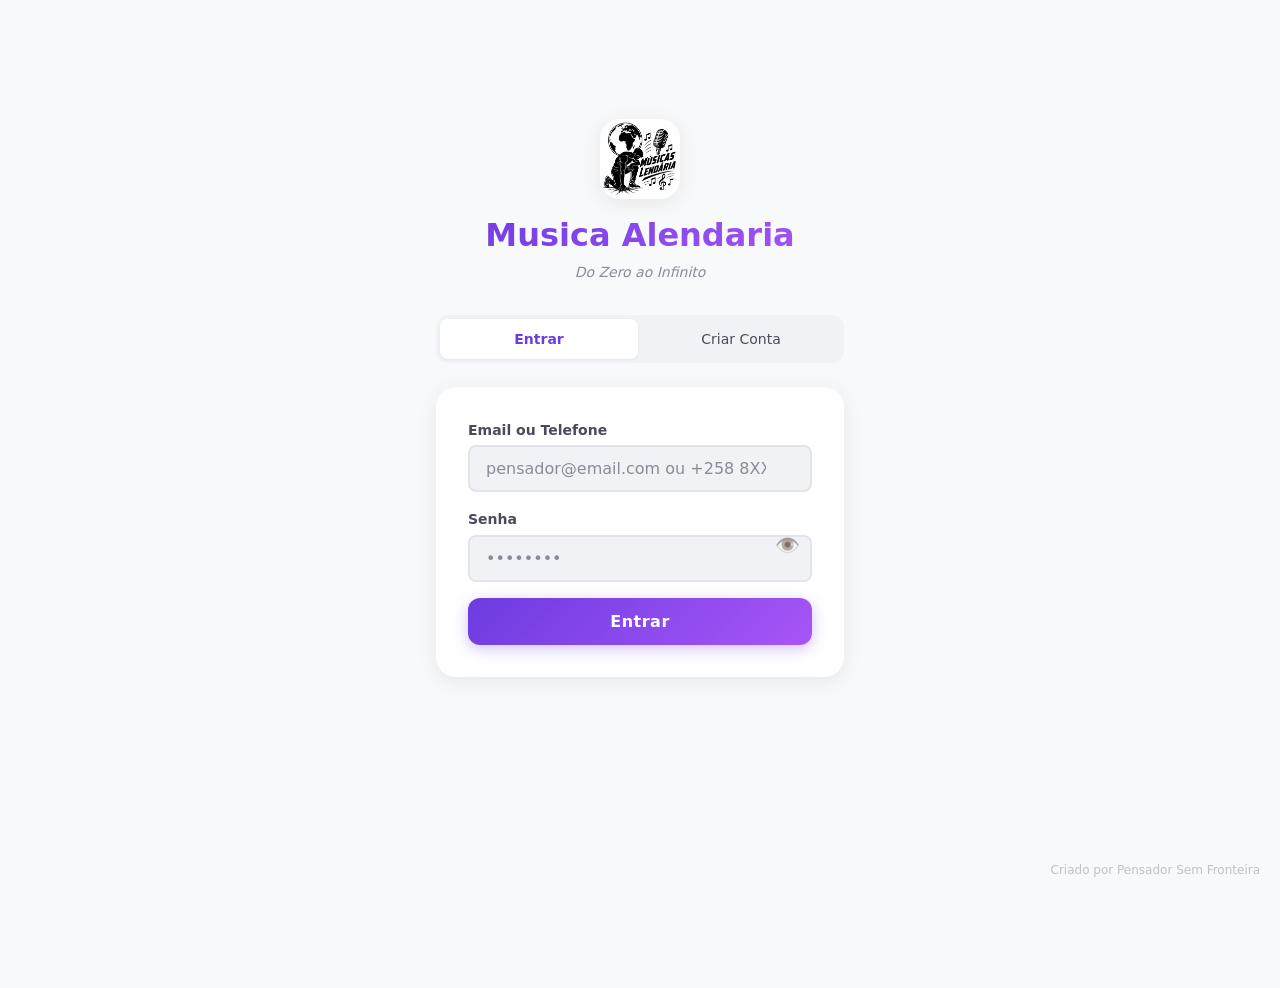
==== commit 264ec0d8: "prep[aercao" ====
--- a/index.html
+++ b/index.html
@@ -35,7 +35,14 @@
         <div class="header-logo">
             <a href="index.html" style="display: flex; align-items: center; gap: 0.5rem; text-decoration: none;">
                 <img src="assets/imagens/logo-lit.png" alt="Logo" style="width: 36px; height: 36px; border-radius: 8px;">
-                <span style="font-weight: 700; font-size: 1.1rem; background: var(--gradiente-primario); -webkit-background-clip: text; -webkit-text-fill-color: transparent;">Musica Alendaria</span>
+                <span style="
+    font-weight: 700; 
+    font-size: 1.1rem; 
+    background: var(--gradiente-primario); 
+    background-clip: text; 
+    -webkit-background-clip: text; 
+    -webkit-text-fill-color: transparent;
+">Musica Alendaria</span>
             </a>
         </div>
         <nav class="nav-desktop">
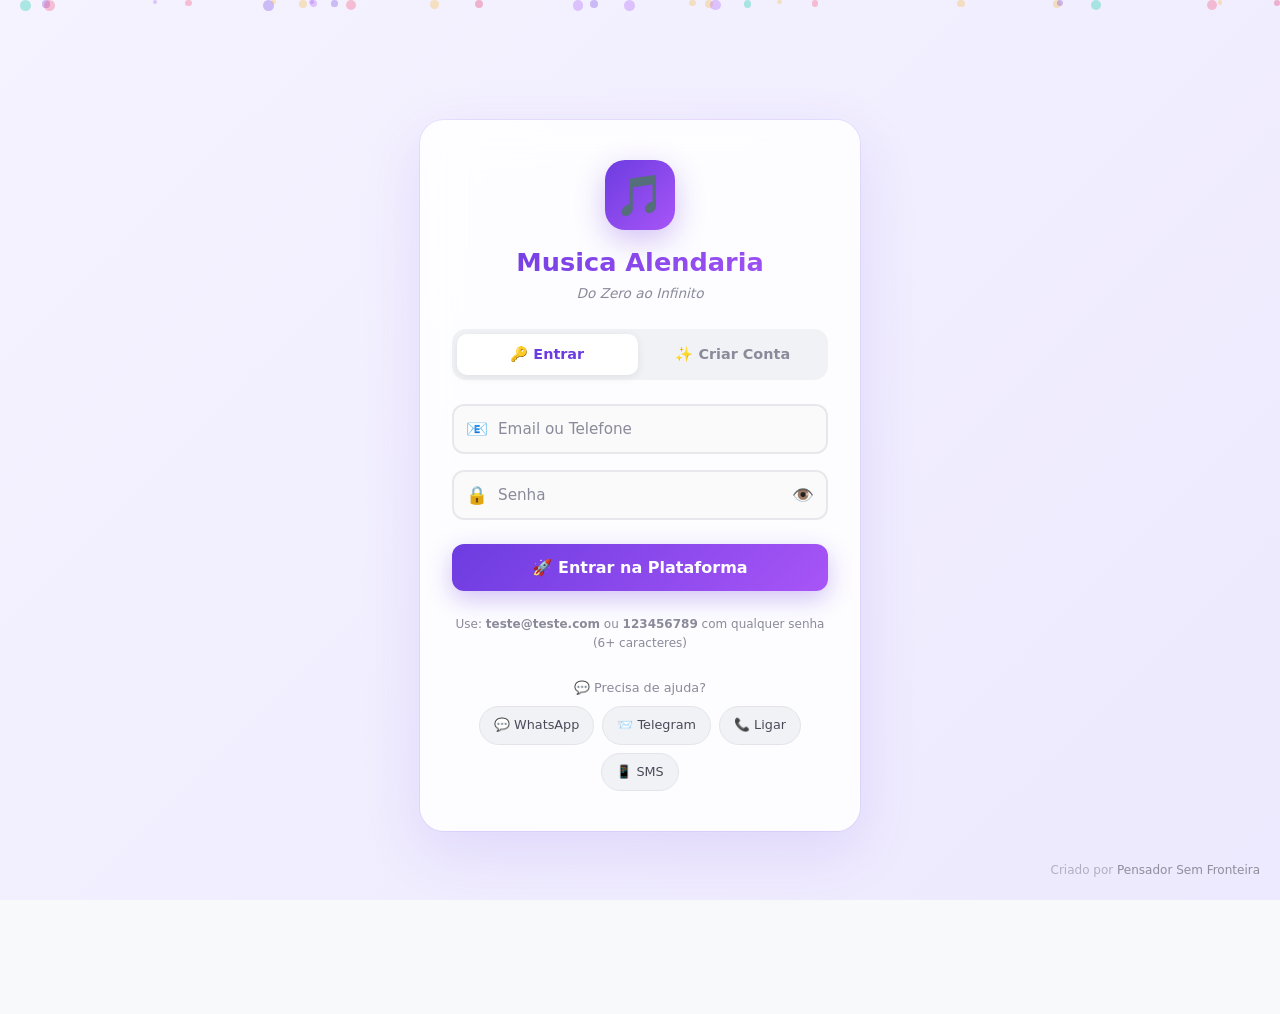
==== commit c6278d3a: "minimalista" ====
--- a/index.html
+++ b/index.html
@@ -3,9 +3,8 @@
 <head>
     <meta charset="UTF-8">
     <meta name="viewport" content="width=device-width, initial-scale=1.0">
-    <title>Musica Alendaria - Do Zero ao Infinito</title>
+    <title>Play - Music - Lendaria - Do Zero ao Infinito</title>
     
-    <!-- CSS -->
     <link rel="stylesheet" href="css/style.css">
     <link rel="stylesheet" href="css/lit.css">
     <link rel="stylesheet" href="css/dark.css">
@@ -16,33 +15,18 @@
     <link rel="stylesheet" href="css/modal.css">
     <link rel="stylesheet" href="css/componentes.css">
     
-    <!-- Favicon -->
-    <link rel="icon" href="assets/imagens/logo-lit.png" type="image/png">
-    
-    <!-- Meta tags -->
-    <meta name="description" content="Musica Alendaria - A sua plataforma de música com artistas reais. Do Zero ao Infinito.">
     <meta name="theme-color" content="#6c3ce0">
-   <meta name="mobile-web-app-capable" content="yes">
-   <meta name="apple-mobile-web-app-status-bar-style" content="default">
 </head>
 <body class="tema-lit">
 
-    <!-- MARCA D'ÁGUA -->
-    <div class="marca-dagua">Criado por Pensador Sem Fronteira</div>
+    <div class="marca-dagua">Pensador Sem Fronteira</div>
 
     <!-- HEADER DESKTOP -->
     <header class="header header-desktop desktop-only">
         <div class="header-logo">
             <a href="index.html" style="display: flex; align-items: center; gap: 0.5rem; text-decoration: none;">
-                <img src="assets/imagens/logo-lit.png" alt="Logo" style="width: 36px; height: 36px; border-radius: 8px;">
-                <span style="
-    font-weight: 700; 
-    font-size: 1.1rem; 
-    background: var(--gradiente-primario); 
-    background-clip: text; 
-    -webkit-background-clip: text; 
-    -webkit-text-fill-color: transparent;
-">Musica Alendaria</span>
+                <span style="font-size: 2rem;">🎵</span>
+                <span style="font-weight: 700; font-size: 1.1rem; background: var(--gradiente-primario); background-clip: text; -webkit-background-clip: text; -webkit-text-fill-color: transparent;">Musica Alendaria</span>
             </a>
         </div>
         <nav class="nav-desktop">
@@ -53,138 +37,75 @@
             <a href="postar.html" class="nav-link">📤 Postar</a>
         </nav>
         <div class="header-acoes">
-            <div class="search-bar" style="width: 240px;">
-                <span class="search-icon">🔍</span>
-                <input type="text" id="busca-livre" placeholder="Buscar músicas, artistas...">
-                <span class="search-clear">✕</span>
-            </div>
-            <button class="btn-icone tooltip" data-tooltip="Notificações" onclick="window.modal?.abrir(window.app?.getNotificacoesHTML?.() || '<p>Nenhuma notificação</p>', {classeExtra: 'modal-suporte'})">
-                🔔
-                <span class="notificacoes-badge hidden" style="position: absolute; top: -2px; right: -2px; background: var(--cor-secundaria); color: white; border-radius: 50%; width: 18px; height: 18px; font-size: 10px; display: flex; align-items: center; justify-content: center;">0</span>
-            </button>
-            <a href="perfil.html" class="avatar-link" title="Meu Perfil">
-                <img src="assets/imagens/avatar-padrao.svg" alt="Perfil" class="avatar usuario-avatar" onerror="this.src='data:image/svg+xml,<svg xmlns=%22http://www.w3.org/2000/svg%22 viewBox=%220 0 40 40%22><circle cx=%2220%22 cy=%2220%22 r=%2220%22 fill=%22%236c3ce0%22/><text x=%2220%22 y=%2226%22 text-anchor=%22middle%22 fill=%22white%22 font-size=%2216%22>👤</text></svg>'"
-            </a>
-            <button class="btn-icone btn-alternar-tema tooltip" data-tooltip="Alternar tema" onclick="window.tema?.alternar()">
-                🌓
-            </button>
+            <button class="btn-icone btn-alternar-tema" onclick="window.tema?.alternar()">🌓</button>
+            <a href="perfil.html"><span id="header-avatar" style="width: 36px; height: 36px; border-radius: 50%; background: var(--gradiente-primario); display: flex; align-items: center; justify-content: center; font-size: 18px;">👤</span></a>
         </div>
     </header>
 
     <!-- CONTEÚDO PRINCIPAL -->
-    <main class="container" style="padding-top: 1rem; padding-bottom: calc(var(--player-altura) + 80px);">
+    <main class="container" style="padding-bottom: calc(var(--player-altura) + 120px);">
         
         <!-- BOAS-VINDAS -->
-        <section class="boas-vindas animar-entrada-cima" style="margin-bottom: 1.5rem;">
-            <h2 style="font-size: 1.5rem; margin-bottom: 0.25rem;">
-                👋 Bem-vindo, <span class="usuario-nome">Visitante</span>!
-            </h2>
-            <p style="color: var(--texto-terciario); font-size: 0.9rem;">
-                Continue de onde parou ou descubra novas músicas.
-            </p>
+        <section class="animar-entrada-cima" style="padding: 1rem;">
+            <h2 style="font-size: 1.5rem;">👋 Bem-vindo, <span id="home-usuario-nome">Visitante</span>!</h2>
+            <p style="color: var(--texto-terciario);">Do Zero ao Infinito 🚀</p>
         </section>
 
         <!-- FILTROS RÁPIDOS -->
         <section class="barra-filtros animar-entrada-cima" style="animation-delay: 0.1s;">
-            <span class="filtro-item ativo" data-filtro-tipo="" data-filtro-valor="">🔥 Todos</span>
-            <span class="filtro-item" data-filtro-tipo="estilo" data-filtro-valor="Kizomba">🎸 Kizomba</span>
-            <span class="filtro-item" data-filtro-tipo="estilo" data-filtro-valor="Semba">🥁 Semba</span>
-            <span class="filtro-item" data-filtro-tipo="estilo" data-filtro-valor="Afrobeat">🌍 Afrobeat</span>
-            <span class="filtro-item" data-filtro-tipo="estilo" data-filtro-valor="R&B">🎹 R&B</span>
-            <span class="filtro-item" data-filtro-tipo="estilo" data-filtro-valor="Música Romântica">💕 Romântica</span>
+            <span class="filtro-item ativo" onclick="filtrarPostes('todos')">🔥 Todos</span>
+            <span class="filtro-item ativo" onclick="filtrarPostes('Artistas')"> Person</span>
+            <span class="filtro-item" onclick="filtrarPostes('Diversa')">🎵 Diversa</span>
+            <span class="filtro-item" onclick="filtrarPostes('Kizomba')">🎸 Kizomba</span>
+            <span class="filtro-item" onclick="filtrarPostes('Semba')">🥁 Semba</span>
+            <span class="filtro-item" onclick="filtrarPostes('Afrobeat')">🌍 Afrobeat</span>
+            <span class="filtro-item" onclick="filtrarPostes('Rap')">🎤 Rap</span>
+            <span class="filtro-item" onclick="filtrarPostes('R&B')">🎹 R&B</span>
         </section>
 
-        <!-- INDICADOR DE FILTROS ATIVOS -->
-        <div id="filtros-ativos-tags" class="hidden" style="padding: 0 1rem; margin-bottom: 0.5rem;"></div>
-
-        <!-- CONTADOR DE RESULTADOS -->
-        <div style="display: flex; justify-content: space-between; align-items: center; padding: 0 1rem; margin-bottom: 0.5rem;">
-            <span id="resultados-contador" style="font-size: 0.85rem; color: var(--texto-terciario);"></span>
-            <button id="limpar-filtros" class="btn-pequeno btn-secundario hidden" style="font-size: 0.75rem;">Limpar Filtros</button>
-        </div>
-
-        <!-- GRID DE MÚSICAS -->
-        <section class="grid-musicas" style="padding: 0 1rem;">
-            <!-- Será preenchido pelo JS -->
-            <div class="loading-container" style="grid-column: 1 / -1;">
-                <div class="spinner"></div>
+        <!-- POSTES (HOME) -->
+        <section style="padding: 0 1rem; margin-top: 1rem;">
+            <div id="lista-postes-home" style="display: flex; flex-direction: column; gap: 1rem;">
+                <div class="loading-container">
+                    <div class="spinner"></div>
+                </div>
             </div>
         </section>
 
-        <!-- EVENTOS PRÓXIMOS -->
-        <section style="margin-top: 2rem; padding: 0 1rem;">
-            <div style="display: flex; justify-content: space-between; align-items: center; margin-bottom: 1rem;">
-                <h3 style="font-size: 1.2rem;">📅 Próximos Eventos</h3>
-                <a href="eventos.html" style="font-size: 0.85rem; color: var(--cor-primaria);">Ver todos →</a>
-            </div>
-            <div class="grid-eventos">
-                <!-- Será preenchido pelo JS -->
-            </div>
-        </section>
-
-        <!-- ARTISTAS EM DESTAQUE -->
-        <section style="margin-top: 2rem; padding: 0 1rem;">
-            <div style="display: flex; justify-content: space-between; align-items: center; margin-bottom: 1rem;">
-                <h3 style="font-size: 1.2rem;">🎤 Artistas</h3>
-                <a href="artista.html" style="font-size: 0.85rem; color: var(--cor-primaria);">Ver todos →</a>
-            </div>
-            <div class="grid-artistas">
-                <!-- Será preenchido pelo JS -->
-            </div>
-        </section>
-
     </main>
 
-    <!-- NAVEGAÇÃO MOBILE -->
-    <nav class="nav-mobile mobile-only">
-        <button class="nav-item ativo" data-nav="index">
-            <span class="icon-nav">🏠</span>
-            <span>Home</span>
-        </button>
-        <button class="nav-item" data-nav="favoritos">
-            <span class="icon-nav">❤️</span>
-            <span>Favoritos</span>
-        </button>
-        <button class="nav-item" data-nav="postar">
-            <span class="icon-nav">➕</span>
-            <span>Postar</span>
-        </button>
-        <button class="nav-item" data-nav="eventos">
-            <span class="icon-nav">📅</span>
-            <span>Eventos</span>
-        </button>
-        <button class="nav-item" data-nav="perfil">
-            <span class="icon-nav">👤</span>
-            <span>Perfil</span>
-        </button>
-    </nav>
-
-    <!-- PLAYER FIXO -->
-    <div class="player-fixo">
+    <!-- PLAYER FIXO (PLAY/PAUSE + DESTRANCAR LADO A LADO) -->
+    <div class="player-fixo" style="min-height: 72px;">
         <div class="player-progresso-container">
             <div class="player-progresso-preenchido" style="width: 0%;"></div>
         </div>
-        <img src="assets/imagens/placeholder.svg" alt="Capa" class="player-capa" onerror="this.style.display='none'">
-        <div class="player-info">
-            <div class="player-titulo">Nenhuma música</div>
-            <div class="player-artista">Selecione uma música</div>
+        <div style="display: flex; align-items: center; gap: 0.75rem; padding: 0.5rem 1rem; width: 100%;">
+            <span style="font-size: 2rem;">🎵</span>
+            <div class="player-info" style="flex: 1; min-width: 0;">
+                <div class="player-titulo" style="font-size: 0.9rem; font-weight: 600;">Nenhuma música</div>
+                <div class="player-artista" style="font-size: 0.75rem; color: var(--texto-terciario);">Selecione uma música</div>
+                <div class="timer-15s hidden" style="font-size: 0.7rem; color: var(--cor-destaque);">⏳ 15s</div>
+            </div>
+            <button class="btn-player btn-play" title="Play/Pause" style="background: var(--gradiente-primario); color: white; width: 40px; height: 40px; border-radius: 50%; font-size: 1rem;">▶</button>
+            <button class="btn-destrancar-player btn-pequeno" title="Destrancar" style="font-size: 0.75rem; white-space: nowrap;" onclick="destrancarHome()">🔓 Destrancar</button>
+            <button class="btn-player btn-favorito" title="Like" style="font-size: 1.2rem;" onclick="darLikeHomePlayer()">🤍</button>
+            <button class="btn-player btn-baixar hidden" title="Baixar" style="font-size: 1rem;" onclick="baixarHome()">⬇</button>
+            <button class="btn-player btn-offline hidden" title="Offline" style="font-size: 1rem;" onclick="offlineHome()">📲</button>
         </div>
-        <div class="player-controles">
-            <div class="player-equalizador">
-                <div class="eq-barra" style="height: 4px;"></div>
-                <div class="eq-barra" style="height: 4px;"></div>
-                <div class="eq-barra" style="height: 4px;"></div>
-                <div class="eq-barra" style="height: 4px;"></div>
-            </div>
-            <button class="btn-player btn-favorito" title="Favoritar">🤍</button>
-        </div>
-        <button class="btn-player btn-play" title="Play/Pause">▶</button>
+        <div id="player-iframe-container" style="display: none;"></div>
     </div>
 
-    <!-- TOAST CONTAINER -->
+    <!-- NAVEGAÇÃO MOBILE -->
+    <nav class="nav-mobile mobile-only">
+        <button class="nav-item ativo" data-nav="index"><span class="icon-nav">🏠</span><span>Home</span></button>
+        <button class="nav-item" data-nav="favoritos"><span class="icon-nav">❤️</span><span>Favoritos</span></button>
+        <button class="nav-item" data-nav="postar"><span class="icon-nav">➕</span><span>Postar</span></button>
+        <button class="nav-item" data-nav="eventos"><span class="icon-nav">📅</span><span>Eventos</span></button>
+        <button class="nav-item" data-nav="perfil"><span class="icon-nav">👤</span><span>Perfil</span></button>
+    </nav>
+
     <div class="toast-container"></div>
 
-    <!-- SCRIPTS -->
     <script src="js/dados.js"></script>
     <script src="js/tema.js"></script>
     <script src="js/auth.js"></script>
@@ -198,61 +119,250 @@
     <script src="js/suporte.js"></script>
     <script src="js/app.js"></script>
 
-    <!-- INICIALIZAÇÃO DA PÁGINA -->
     <script>
+        let filtroAtual = 'todos';
+
         document.addEventListener('DOMContentLoaded', () => {
-            // Verificar autenticação
             if (!window.auth?.isAutenticado()) {
                 window.location.href = 'login.html';
                 return;
             }
 
-            // Atualizar nome do usuário
             const usuario = window.auth.getUsuarioAtual();
-            if (usuario) {
-                document.querySelectorAll('.usuario-nome').forEach(el => {
-                    el.textContent = usuario.nome.split(' ')[0];
-                });
-                if (usuario.fotoPerfil) {
-                    document.querySelectorAll('.usuario-avatar').forEach(el => {
-                        el.src = usuario.fotoPerfil;
-                    });
+            document.getElementById('home-usuario-nome').textContent = usuario.nome.split(' ')[0];
+            
+            if (usuario.fotoPerfil) {
+                const avatar = document.getElementById('header-avatar');
+                avatar.innerHTML = `<img src="${usuario.fotoPerfil}" style="width: 36px; height: 36px; border-radius: 50%; object-fit: cover;">`;
+            }
+
+            carregarPostesHome();
+            setInterval(atualizarUIHome, 1000);
+        });
+
+        function carregarPostesHome() {
+            const container = document.getElementById('lista-postes-home');
+            const todosPostes = JSON.parse(localStorage.getItem('musica-alendaria-postes') || '[]');
+            const usuario = window.auth?.getUsuarioAtual();
+            
+            let postesPublicos = todosPostes.filter(p => 
+                p.visibilidade === 'publico' || p.usuarioId === usuario?.id
+            );
+
+            if (filtroAtual !== 'todos') {
+                postesPublicos = postesPublicos.filter(p => (p.estilo || 'Diversa') === filtroAtual);
+            }
+
+            if (postesPublicos.length === 0) {
+                container.innerHTML = `
+                    <div class="estado-vazio">
+                        <div class="vazio-icone">🎵</div>
+                        <h4 class="vazio-titulo">Nenhum vídeo encontrado</h4>
+                        <p class="vazio-descricao">Seja o primeiro a postar!</p>
+                        <a href="postar.html" class="btn btn-primario">📤 Postar Vídeo</a>
+                    </div>
+                `;
+                return;
+            }
+
+            container.innerHTML = postesPublicos.map(poste => {
+                const videoId = extrairYoutubeId(poste.link);
+                const isDono = poste.usuarioId === usuario?.id;
+                const jaDeuLike = window.player?.jaDeuLike(poste.id) || false;
+                
+                let estaDesbloqueado = isDono || poste.bloqueio === 'nao-bloquear';
+                if (!estaDesbloqueado && usuario) {
+                    const desbloqueios = JSON.parse(localStorage.getItem('musica-alendaria-desbloqueios') || '{}');
+                    estaDesbloqueado = !!desbloqueios[`${usuario.id}_${poste.id}`];
                 }
-            }
-
-            // Renderizar artistas
-            renderizarArtistasHome();
-
-            // Aplicar filtros iniciais
-            setTimeout(() => {
-                window.filtros?.aplicar();
-            }, 300);
-        });
-
-        function renderizarArtistasHome() {
-            const grid = document.querySelector('.grid-artistas');
-            if (!grid) return;
-
-            const artistas = DB.artistas;
-            grid.innerHTML = artistas.map((artista, i) => `
-                <div class="card-artista stagger-item" 
-                     style="animation-delay: ${i * 0.1}s; cursor: pointer;"
-                     onclick="window.location.href='artista.html?id=${artista.id}'">
-                    <img src="${artista.fotoPerfil}" alt="${artista.nome}" class="foto-artista" 
-                         onerror="this.src='data:image/svg+xml,<svg xmlns=%22http://www.w3.org/2000/svg%22 viewBox=%220 0 90 90%22><circle cx=%2245%22 cy=%2245%22 r=%2245%22 fill=%22%236c3ce0%22/><text x=%2245%22 y=%2255%22 text-anchor=%22middle%22 fill=%22white%22 font-size=%2230%22>🎤</text></svg>'">
-                    <h4 class="nome-artista">${artista.nome}</h4>
-                    <p class="genero-artista">${artista.genero.slice(0, 2).join(' • ')}</p>
-                    <p class="seguidores">${formatarNumero(artista.totalSeguidores)} seguidores</p>
-                </div>
-            `).join('');
-        }
-
-        function formatarNumero(num) {
-            if (num >= 1000000) return (num / 1000000).toFixed(1) + 'M';
-            if (num >= 1000) return (num / 1000).toFixed(0) + 'K';
-            return num.toString();
+
+                return `
+                    <div class="card" style="overflow: hidden; border-radius: 12px; position: relative;">
+                        ${videoId ? `
+                            <div style="position: relative; padding-bottom: 56.25%; height: 0; background: #000;">
+                                <div class="camada-protetora-card" style="position: absolute; top: 0; left: 0; width: 100%; height: 100%; z-index: 2; cursor: pointer;" 
+                                     onclick="tocarNoPlayer('${poste.id}')" 
+                                     title="Clique para tocar no player"></div>
+                                <iframe src="https://www.youtube.com/embed/${videoId}?controls=0&modestbranding=1&rel=0&enablejsapi=1" 
+                                    style="position: absolute; top: 0; left: 0; width: 100%; height: 100%; border: none; pointer-events: none;"
+                                    allow="encrypted-media">
+                                </iframe>
+                                ${!estaDesbloqueado ? `
+                                    <div style="position: absolute; top: 50%; left: 50%; transform: translate(-50%, -50%); z-index: 3; pointer-events: none;">
+                                        <span style="background: rgba(0,0,0,0.7); color: white; padding: 0.5rem 1rem; border-radius: 25px; font-weight: 600; font-size: 0.9rem;">🔒 15s grátis</span>
+                                    </div>
+                                ` : ''}
+                            </div>
+                        ` : ''}
+                        <div style="padding: 1rem;">
+                            <div style="display: flex; justify-content: space-between; align-items: flex-start;">
+                                <div style="flex: 1;">
+                                    <h3 style="font-weight: 700; font-size: 1.1rem;">${poste.artista}</h3>
+                                    <p style="font-size: 0.85rem; color: var(--texto-secundario);">
+                                        ${poste.estilo || 'Diversa'} ${poste.lingua ? '• ' + poste.lingua : ''} ${poste.ano ? '• ' + poste.ano : ''}
+                                    </p>
+                                    ${poste.descricao ? `<p style="font-size: 0.8rem; color: var(--texto-terciario); margin-top: 0.25rem;">${poste.descricao}</p>` : ''}
+                                    ${isDono ? '<span class="badge badge-aviso" style="font-size: 0.7rem;">👑 Seu poste</span>' : ''}
+                                </div>
+                            </div>
+                            <div style="display: flex; gap: 0.5rem; margin-top: 0.75rem; align-items: center; flex-wrap: wrap;">
+                                <button class="btn btn-pequeno btn-primario" onclick="tocarNoPlayer('${poste.id}')">
+                                    ▶ Play/Pause
+                                </button>
+                                ${!estaDesbloqueado ? `
+                                    <button class="btn btn-pequeno btn-destaque" onclick="destrancarDireto('${poste.id}')">
+                                        🔓 Destrancar
+                                    </button>
+                                ` : `
+                                    <button class="btn btn-pequeno btn-acento" onclick="baixarAudioHome('${poste.id}')">
+                                        ⬇ Áudio
+                                    </button>
+                                    <button class="btn btn-pequeno btn-acento" onclick="offlineHomeDireto('${poste.id}')">
+                                        📲 Offline
+                                    </button>
+                                `}
+                                <button class="btn-icone-pequeno" onclick="darLikeCard('${poste.id}', this)" style="font-size: 1.2rem; margin-left: auto;">
+                                    ${jaDeuLike ? '❤️' : '🤍'}
+                                </button>
+                                <span style="font-size: 0.8rem; color: var(--texto-terciario);">${poste.likes || 0}</span>
+                            </div>
+                            <div style="font-size: 0.7rem; color: var(--texto-terciario); margin-top: 0.5rem;">
+                                Postado por ${poste.usuarioNome || 'Usuário'} • ${new Date(poste.dataCriacao).toLocaleDateString('pt')}
+                            </div>
+                        </div>
+                    </div>
+                `;
+            }).join('');
+        }
+
+        function filtrarPostes(filtro) {
+            filtroAtual = filtro;
+            document.querySelectorAll('.filtro-item').forEach(item => {
+                const texto = item.textContent.trim();
+                if (filtro === 'todos') {
+                    item.classList.toggle('ativo', texto.includes('Todos'));
+                } else {
+                    item.classList.toggle('ativo', texto.includes(filtro));
+                }
+            });
+            carregarPostesHome();
+        }
+
+        // ====== PLAYER ======
+        function tocarNoPlayer(posteId) {
+            const todosPostes = JSON.parse(localStorage.getItem('musica-alendaria-postes') || '[]');
+            const poste = todosPostes.find(p => p.id === posteId);
+            if (poste) {
+                window.player?.tocar(poste);
+                atualizarUIHome();
+            }
+        }
+
+        function destrancarDireto(posteId) {
+            const todosPostes = JSON.parse(localStorage.getItem('musica-alendaria-postes') || '[]');
+            const poste = todosPostes.find(p => p.id === posteId);
+            if (poste) {
+                window.player?.tocar(poste);
+                setTimeout(() => window.player?.destrancar(posteId), 500);
+            }
+        }
+
+        function darLikeCard(posteId, btn) {
+            const sucesso = window.player?.darLike(posteId);
+            if (sucesso) {
+                btn.textContent = '❤️';
+                btn.style.animation = 'heartbeat 0.6s ease';
+                setTimeout(() => { btn.style.animation = ''; }, 600);
+                carregarPostesHome();
+            }
+        }
+
+        function darLikeHomePlayer() {
+            const poste = window.player?.getPosteAtual();
+            if (poste) {
+                window.player?.darLike(poste.id);
+                atualizarUIHome();
+            }
+        }
+
+        function destrancarHome() {
+            const poste = window.player?.getPosteAtual();
+            if (poste) {
+                window.player?.destrancar(poste.id);
+            }
+        }
+
+        function baixarHome() {
+            const poste = window.player?.getPosteAtual();
+            const estado = window.player?.getEstado();
+            if (!estado?.estaDestrancado) {
+                mostrarToast('Destranque primeiro para baixar', 'aviso');
+                return;
+            }
+            mostrarToast('⬇ Download iniciado', 'sucesso');
+        }
+
+        function offlineHome() {
+            const poste = window.player?.getPosteAtual();
+            const estado = window.player?.getEstado();
+            if (!estado?.estaDestrancado) {
+                mostrarToast('Destranque primeiro para transferir', 'aviso');
+                return;
+            }
+            mostrarToast('📲 Transferido para modo offline', 'sucesso');
+        }
+
+        function baixarAudioHome(posteId) {
+            mostrarToast('⬇ Download de áudio iniciado', 'sucesso');
+        }
+
+        function offlineHomeDireto(posteId) {
+            mostrarToast('📲 Transferido para modo offline', 'sucesso');
+        }
+
+        function atualizarUIHome() {
+            const estado = window.player?.getEstado();
+            const poste = estado?.posteAtual;
+            
+            const btnBaixar = document.querySelector('.player-fixo .btn-baixar');
+            const btnOffline = document.querySelector('.player-fixo .btn-offline');
+            const btnDestrancar = document.querySelector('.player-fixo .btn-destrancar-player');
+            const btnFav = document.querySelector('.player-fixo .btn-favorito');
+            const btnPlay = document.querySelector('.player-fixo .btn-play');
+
+            if (poste) {
+                if (btnPlay) btnPlay.textContent = estado.estaTocando ? '⏸' : '▶';
+                
+                if (estado.estaDestrancado) {
+                    if (btnBaixar) btnBaixar.classList.remove('hidden');
+                    if (btnOffline) btnOffline.classList.remove('hidden');
+                    if (btnDestrancar) btnDestrancar.classList.add('hidden');
+                } else {
+                    if (btnBaixar) btnBaixar.classList.add('hidden');
+                    if (btnOffline) btnOffline.classList.add('hidden');
+                    if (btnDestrancar) btnDestrancar.classList.remove('hidden');
+                }
+                if (btnFav) {
+                    btnFav.textContent = window.player?.jaDeuLike(poste.id) ? '❤️' : '🤍';
+                }
+            }
+        }
+
+        // ====== UTILITÁRIAS ======
+        function extrairYoutubeId(url) {
+            if (!url) return null;
+            const regex = /(?:youtube\.com\/(?:watch\?v=|embed\/)|youtu\.be\/)([a-zA-Z0-9_-]{11})/;
+            const match = url.match(regex);
+            return match ? match[1] : null;
+        }
+
+        function mostrarToast(msg, tipo) {
+            const toast = document.createElement('div');
+            toast.className = `toast toast-${tipo}`;
+            toast.innerHTML = `<span class="toast-mensagem">${msg}</span>`;
+            document.querySelector('.toast-container')?.appendChild(toast);
+            setTimeout(() => { toast.classList.add('saindo'); setTimeout(() => toast.remove(), 300); }, 3000);
         }
     </script>
-
 </body>
 </html>
--- a/css/lit.css
+++ b/css/lit.css
@@ -492,4 +492,23 @@
     font-size: 48px;
     margin-bottom: var(--espaco-md);
     opacity: 0.5;
+}
+
+/* ========== MARCA D'ÁGUA - MODO LIT (SUAVE) ========== */
+.tema-lit .marca-dagua {
+    color: rgba(0, 0, 0, 0.25) !important;
+    opacity: 0.7 !important;
+    font-weight: 500;
+    text-shadow: none;
+    font-size: 0.75rem;
+    animation: flutuarLit 4s ease-in-out infinite;
+}
+
+@keyframes flutuarLit {
+    0%, 100% { 
+        transform: translateY(0); 
+    }
+    50% { 
+        transform: translateY(-6px); 
+    }
 }
--- a/css/dark.css
+++ b/css/dark.css
@@ -1,7 +1,7 @@
 /* =============================================
    MUSICA ALENDARIA - Do Zero ao Infinito
    Criado por Pensador Sem Fronteira
-   ARQUIVO: dark.css - Tema Dark (Alternativo)
+   ARQUIVO: dark.css - Tema Dark Corrigido
    ============================================= */
 
 /* ========== TEMA DARK - VARIÁVEIS ========== */
@@ -14,7 +14,7 @@
     --fundo-input-foco: #252535;
     --texto-principal: #e8e8f0;
     --texto-secundario: #b0b0c0;
-    --texto-terciario: #6a6a7a;
+    --texto-terciario: #8888a0;
     --texto-inverso: #1a1a2e;
     --borda: #2a2a3a;
     --borda-foco: #a855f7;
@@ -33,9 +33,18 @@
     color: var(--texto-principal);
 }
 
+/* ========== MARCA D'ÁGUA - CORRIGIDA (VISÍVEL) ========== */
+.tema-dark .marca-dagua {
+    color: rgba(255, 255, 255, 0.6) !important;
+    opacity: 0.8 !important;
+    font-weight: 600;
+    text-shadow: 0 0 10px rgba(168, 85, 247, 0.5);
+    font-size: 0.8rem;
+}
+
 /* ========== HEADER ========== */
 .tema-dark .header {
-    background: rgba(18, 18, 26, 0.9);
+    background: rgba(18, 18, 26, 0.95);
     backdrop-filter: blur(20px);
     -webkit-backdrop-filter: blur(20px);
     border-bottom: 1px solid var(--borda);
@@ -45,7 +54,7 @@
 .tema-dark .card {
     background: var(--fundo-card);
     border: 1px solid var(--borda);
-    box-shadow: var(--sombra-sm);
+    color: var(--texto-principal);
 }
 
 .tema-dark .card:hover {
@@ -54,78 +63,78 @@
 }
 
 /* ========== CARD DE MÚSICA ========== */
-.tema-dark .card-musica {
-    background: var(--fundo-card);
-    border: 1px solid var(--borda);
-}
-
-.tema-dark .card-musica:hover {
+.tema-dark .card-musica-h {
+    background: var(--fundo-card);
+    border: 1px solid var(--borda);
+    color: var(--texto-principal);
+}
+
+.tema-dark .card-musica-h:hover {
     background: var(--fundo-card-hover);
-    border-color: var(--cor-primaria);
-    box-shadow: var(--sombra), var(--brilho);
-}
-
-.tema-dark .card-musica .titulo {
-    color: var(--texto-principal);
-}
-
-.tema-dark .card-musica .artista {
-    color: var(--texto-secundario);
-}
-
-.tema-dark .card-musica .duracao {
-    color: var(--texto-terciario);
-}
-
-/* ========== CARD DE ARTISTA ========== */
-.tema-dark .card-artista {
-    background: var(--fundo-card);
-    border: 1px solid var(--borda);
-}
-
-.tema-dark .card-artista:hover {
-    box-shadow: var(--sombra-lg), var(--brilho);
-}
-
-.tema-dark .card-artista .foto-artista {
-    border-color: var(--cor-primaria);
-    box-shadow: var(--neon);
-}
-
-.tema-dark .card-artista .nome-artista {
-    color: var(--texto-principal);
-}
-
-.tema-dark .card-artista .genero {
-    color: #a855f7;
+}
+
+.tema-dark .card-musica-h .titulo-musica {
+    color: var(--texto-principal);
+}
+
+.tema-dark .card-musica-h .artista-musica {
+    color: var(--texto-secundario);
 }
 
 /* ========== CARD DE EVENTO ========== */
 .tema-dark .card-evento {
     background: var(--fundo-card);
     border: 1px solid var(--borda);
-}
-
-.tema-dark .card-evento:hover {
-    box-shadow: var(--sombra), var(--brilho);
-}
-
-.tema-dark .card-evento .data-evento {
-    color: #f7436e;
+    color: var(--texto-principal);
+}
+
+.tema-dark .card-evento .nome-evento {
+    color: var(--texto-principal);
 }
 
 .tema-dark .card-evento .tipo-evento {
-    background: rgba(247, 67, 110, 0.15);
-    color: #f7436e;
+    background: rgba(168, 85, 247, 0.2);
+    color: #c084fc;
+}
+
+/* ========== TABS ========== */
+.tema-dark .tabs {
+    border-bottom-color: var(--borda);
+}
+
+.tema-dark .tab {
+    color: var(--texto-terciario);
+}
+
+.tema-dark .tab:hover {
+    color: var(--texto-principal);
+}
+
+.tema-dark .tab.ativo {
+    color: #a855f7;
+    border-bottom-color: #a855f7;
+}
+
+/* ========== FILTROS ========== */
+.tema-dark .filtro-item {
+    background: var(--fundo-card);
+    border-color: var(--borda);
+    color: var(--texto-secundario);
+}
+
+.tema-dark .filtro-item:hover {
+    border-color: #a855f7;
+    color: #a855f7;
+}
+
+.tema-dark .filtro-item.ativo {
+    background: var(--gradiente-primario);
+    color: #ffffff;
+    border-color: transparent;
+    box-shadow: var(--neon);
 }
 
 /* ========== FORMULÁRIOS ========== */
-.tema-dark .form-auth {
-    background: var(--fundo-card);
-    box-shadow: var(--sombra-lg);
-    border: 1px solid var(--borda);
-}
-
 .tema-dark input,
 .tema-dark select,
 .tema-dark textarea {
@@ -139,183 +148,101 @@
 .tema-dark textarea:focus {
     background: var(--fundo-input-foco);
     border-color: var(--borda-foco);
-    box-shadow: 0 0 0 4px rgba(168, 85, 247, 0.15), var(--brilho);
-}
-
-.tema-dark input::placeholder,
-.tema-dark textarea::placeholder {
-    color: var(--texto-terciario);
+    box-shadow: 0 0 0 4px rgba(168, 85, 247, 0.15);
 }
 
 .tema-dark label {
     color: var(--texto-secundario);
 }
 
-/* ========== TABS ========== */
-.tema-dark .tabs-auth {
-    background: var(--fundo-secundario);
-}
-
-.tema-dark .tab-ativo {
-    background: var(--fundo-card);
-    color: #a855f7;
-    box-shadow: var(--sombra-sm);
-}
-
-.tema-dark .tab-inativo {
-    color: var(--texto-terciario);
-}
-
-.tema-dark .tab-inativo:hover {
-    background: rgba(168, 85, 247, 0.08);
-    color: #a855f7;
-}
-
-/* ========== BOTÕES DE MÉTODO ========== */
-.tema-dark .btn-metodo {
-    background: var(--fundo-secundario);
-    color: var(--texto-secundario);
-}
-
-.tema-dark .btn-metodo.ativo {
-    background: rgba(168, 85, 247, 0.15);
-    color: #a855f7;
+.tema-dark input::placeholder {
+    color: var(--texto-terciario);
+}
+
+/* ========== BOTÕES ========== */
+.tema-dark .btn-primario {
+    box-shadow: var(--neon);
+}
+
+.tema-dark .btn-primario:hover {
+    box-shadow: 0 6px 30px rgba(168, 85, 247, 0.5), var(--neon);
+}
+
+.tema-dark .btn-secundario {
+    background: var(--fundo-card);
+    color: var(--texto-principal);
+    border-color: var(--borda);
+}
+
+.tema-dark .btn-secundario:hover {
     border-color: #a855f7;
-    box-shadow: var(--brilho);
-}
-
-/* ========== BOTÃO OPCIONAIS ========== */
-.tema-dark .btn-opcionais {
-    background: var(--fundo-secundario);
-    color: var(--texto-secundario);
-    border-color: var(--borda);
-}
-
-.tema-dark .btn-opcionais:hover {
-    background: rgba(168, 85, 247, 0.08);
-    color: #a855f7;
-    border-color: #a855f7;
-}
-
-/* ========== SUPORTE ========== */
-.tema-dark .suporte-login {
-    background: var(--fundo-card);
-    border: 1px solid var(--borda);
-    box-shadow: var(--sombra);
-}
-
-.tema-dark .suporte-login p {
-    color: var(--texto-secundario);
-}
-
-.tema-dark .btn-suporte {
-    background: var(--fundo-secundario);
-    color: var(--texto-principal);
-    border-color: var(--borda);
-}
-
-.tema-dark .btn-suporte:hover {
+    color: #a855f7;
+}
+
+/* ========== PLAYER FIXO ========== */
+.tema-dark .player-fixo {
+    background: rgba(18, 18, 26, 0.98);
+    border-top: 1px solid var(--borda);
+}
+
+.tema-dark .player-fixo .player-titulo {
+    color: var(--texto-principal);
+}
+
+.tema-dark .player-fixo .player-artista {
+    color: var(--texto-secundario);
+}
+
+/* ========== MODAL ========== */
+.tema-dark .modal-conteudo {
+    background: var(--fundo-card);
+    border: 1px solid var(--borda);
+    color: var(--texto-principal);
+}
+
+/* ========== BADGES ========== */
+.tema-dark .badge-publico {
+    background: rgba(0, 217, 185, 0.2);
+    color: #00d9b9;
+}
+
+.tema-dark .badge-privado {
+    background: rgba(247, 67, 110, 0.2);
+    color: #f7436e;
+}
+
+.tema-dark .badge-pendente {
+    background: rgba(255, 201, 75, 0.2);
+    color: #ffc94b;
+}
+
+.tema-dark .badge-contorno {
+    border-color: var(--borda);
+    color: var(--texto-secundario);
+}
+
+/* ========== TAGS E LINKS ========== */
+.tema-dark .link-rede {
+    background: var(--fundo-card);
+    color: var(--texto-principal);
+    border: 1px solid var(--borda);
+}
+
+.tema-dark .link-rede:hover {
     background: var(--gradiente-primario);
     color: #ffffff;
-    border-color: transparent;
-    box-shadow: var(--neon);
-}
-
-/* ========== MODAL ========== */
-.tema-dark .modal-conteudo {
-    background: var(--fundo-card);
-    border: 1px solid var(--borda);
-    box-shadow: var(--sombra-xl);
-}
-
-/* ========== PLAYER FIXO ========== */
-.tema-dark .player-fixo {
-    background: rgba(18, 18, 26, 0.95);
-    backdrop-filter: blur(20px);
-    -webkit-backdrop-filter: blur(20px);
-    border-top: 1px solid var(--borda);
-    box-shadow: 0 -4px 30px rgba(0, 0, 0, 0.5);
-}
-
-.tema-dark .player-fixo .player-titulo {
-    color: var(--texto-principal);
-}
-
-.tema-dark .player-fixo .player-artista {
-    color: var(--texto-terciario);
-}
-
-.tema-dark .player-fixo .btn-player {
-    color: var(--texto-principal);
-}
-
-.tema-dark .player-fixo .btn-play {
-    box-shadow: var(--neon);
-}
-
-.tema-dark .player-fixo .player-progresso {
-    background: var(--borda);
-}
-
-/* ========== FILTROS ========== */
-.tema-dark .filtro-tag {
-    background: var(--fundo-card);
-    border-color: var(--borda);
-    color: var(--texto-secundario);
-}
-
-.tema-dark .filtro-tag:hover {
-    border-color: #a855f7;
-    color: #a855f7;
-    box-shadow: var(--brilho);
-}
-
-.tema-dark .filtro-tag.ativo {
-    background: var(--gradiente-primario);
-    color: #ffffff;
-    border-color: transparent;
-    box-shadow: var(--neon);
-}
-
-/* ========== BADGES ========== */
-.tema-dark .badge-publico {
-    background: rgba(0, 217, 185, 0.15);
-    color: #00d9b9;
-}
-
-.tema-dark .badge-privado {
-    background: rgba(247, 67, 110, 0.15);
-    color: #f7436e;
-}
-
-.tema-dark .badge-pendente {
-    background: rgba(255, 201, 75, 0.15);
-    color: #ffc94b;
-}
-
-/* ========== NOTIFICAÇÃO ========== */
-.tema-dark .notificacao {
-    background: var(--fundo-card);
-    border: 1px solid var(--borda);
-    box-shadow: var(--sombra-lg);
-}
-
-/* ========== BOTÃO DESTRANCAR ========== */
-.tema-dark .btn-destrancar {
-    box-shadow: var(--neon);
-}
-
-.tema-dark .btn-destrancar:hover {
-    box-shadow: 0 6px 30px rgba(168, 85, 247, 0.5), var(--neon);
-}
-
-/* ========== LOADING ========== */
-.tema-dark .spinner {
-    border-color: var(--borda);
-    border-top-color: #a855f7;
-}
-
-/* ========== NAVEGAÇÃO INFERIOR ========== */
+}
+
+/* ========== ESTADO VAZIO ========== */
+.tema-dark .estado-vazio {
+    color: var(--texto-terciario);
+}
+
+.tema-dark .estado-vazio .vazio-titulo {
+    color: var(--texto-secundario);
+}
+
+/* ========== NAVEGAÇÃO MOBILE ========== */
 .tema-dark .nav-mobile {
     background: var(--fundo-card);
     border-top: 1px solid var(--borda);
@@ -344,155 +271,23 @@
     color: #ffffff;
 }
 
-/* ========== PÁGINA DA MÚSICA ========== */
-.tema-dark .pagina-musica .artista-musica {
-    color: #a855f7;
-}
-
-.tema-dark .pagina-musica .meta-item {
-    background: var(--fundo-secundario);
-    color: var(--texto-secundario);
-}
-
-.tema-dark .pagina-musica .letra-musica {
-    background: var(--fundo-secundario);
-    color: var(--texto-principal);
-}
-
-.tema-dark .pagina-musica .letra-musica.bloqueada::after {
-    background: linear-gradient(transparent, var(--fundo-secundario));
-}
-
-.tema-dark .pagina-musica .btn-acao {
-    background: var(--fundo-secundario);
-    color: var(--texto-principal);
-}
-
-.tema-dark .pagina-musica .btn-acao.primario {
-    color: #ffffff;
-    box-shadow: var(--neon);
+/* ========== TOAST ========== */
+.tema-dark .toast {
+    background: var(--fundo-card);
+    border: 1px solid var(--borda);
+    color: var(--texto-principal);
+}
+
+/* ========== RADIO E CHECKBOX ========== */
+.tema-dark .radio-opcao {
+    color: var(--texto-principal);
 }
 
 /* ========== PERFIL ========== */
 .tema-dark .perfil-header .localizacao {
-    color: var(--texto-terciario);
-}
-
-.tema-dark .link-rede {
-    background: var(--fundo-secundario);
-    color: var(--texto-principal);
-}
-
-.tema-dark .link-rede:hover {
-    background: var(--gradiente-primario);
-    color: #ffffff;
-    box-shadow: var(--brilho);
-}
-
-/* ========== FAVORITOS ========== */
-.tema-dark .favoritos-tab {
-    background: var(--fundo-secundario);
-    color: var(--texto-secundario);
-}
-
-.tema-dark .favoritos-tab.ativo {
-    background: var(--gradiente-primario);
-    color: #ffffff;
-    box-shadow: var(--brilho);
-}
-
-/* ========== DEFINIÇÕES ========== */
-.tema-dark .definicao-item {
-    background: var(--fundo-card);
-    border-color: var(--borda);
-}
-
-.tema-dark .switch .slider {
-    background: var(--borda);
-}
-
-/* ========== FORM POSTAGEM ========== */
-.tema-dark .form-postagem .preview-capa {
-    background: var(--fundo-secundario);
-    border: 1px solid var(--borda);
-}
-
-/* ========== PLATAFORMAS ========== */
-.tema-dark .plataforma-item {
-    background: var(--fundo-card);
-    border-color: var(--borda);
-}
-
-.tema-dark .plataforma-item:hover {
-    border-color: #a855f7;
-    box-shadow: var(--sombra), var(--brilho);
-}
-
-/* ========== MENSAGEM SISTEMA ========== */
-.tema-dark .mensagem-sistema.aprovado {
-    background: rgba(0, 217, 185, 0.1);
-    border-color: rgba(0, 217, 185, 0.25);
-    color: #00d9b9;
-}
-
-.tema-dark .mensagem-sistema.rejeitado {
-    background: rgba(247, 67, 110, 0.1);
-    border-color: rgba(247, 67, 110, 0.25);
-    color: #f7436e;
-}
-
-/* ========== TIMER 30s ========== */
-.tema-dark .timer-30s {
-    background: rgba(255, 201, 75, 0.12);
-    color: #ffc94b;
-}
-
-.tema-dark .timer-30s.esgotado {
-    background: rgba(247, 67, 110, 0.12);
-    color: #f7436e;
-}
-
-/* ========== BARRA 30s ========== */
-.tema-dark .barra-30s {
-    background: var(--borda);
-}
-
-/* ========== ANIMAÇÕES NEON PARA ELEMENTOS IMPORTANTES ========== */
-.tema-dark .nome-plataforma {
-    background: linear-gradient(135deg, #a855f7, #c084fc, #e879f9);
-    -webkit-background-clip: text;
-    -webkit-text-fill-color: transparent;
-    background-clip: text;
-    text-shadow: var(--neon);
-}
-
-.tema-dark .logo {
-    box-shadow: var(--neon);
-}
-
-.tema-dark .btn-principal {
-    box-shadow: var(--neon);
-}
-
-.tema-dark .btn-principal:hover {
-    box-shadow: 0 6px 30px rgba(168, 85, 247, 0.5), var(--neon);
-}
-
-/* ========== GLOW EM ELEMENTOS INTERATIVOS ========== */
-.tema-dark a:hover {
-    color: #a855f7;
-    text-shadow: 0 0 8px rgba(168, 85, 247, 0.4);
-}
-
-.tema-dark .btn-flutuante {
-    box-shadow: 0 4px 25px rgba(247, 67, 110, 0.5);
-}
-
-.tema-dark .btn-flutuante:hover {
-    box-shadow: 0 6px 35px rgba(247, 67, 110, 0.7);
-}
-
-/* ========== MARCA D'ÁGUA ========== */
-.tema-dark .marca-dagua {
-    color: rgba(255, 255, 255, 0.15);
+    color: var(--texto-secundario);
+}
+
+.tema-dark .contador-perfil {
+    color: var(--texto-secundario);
 }
